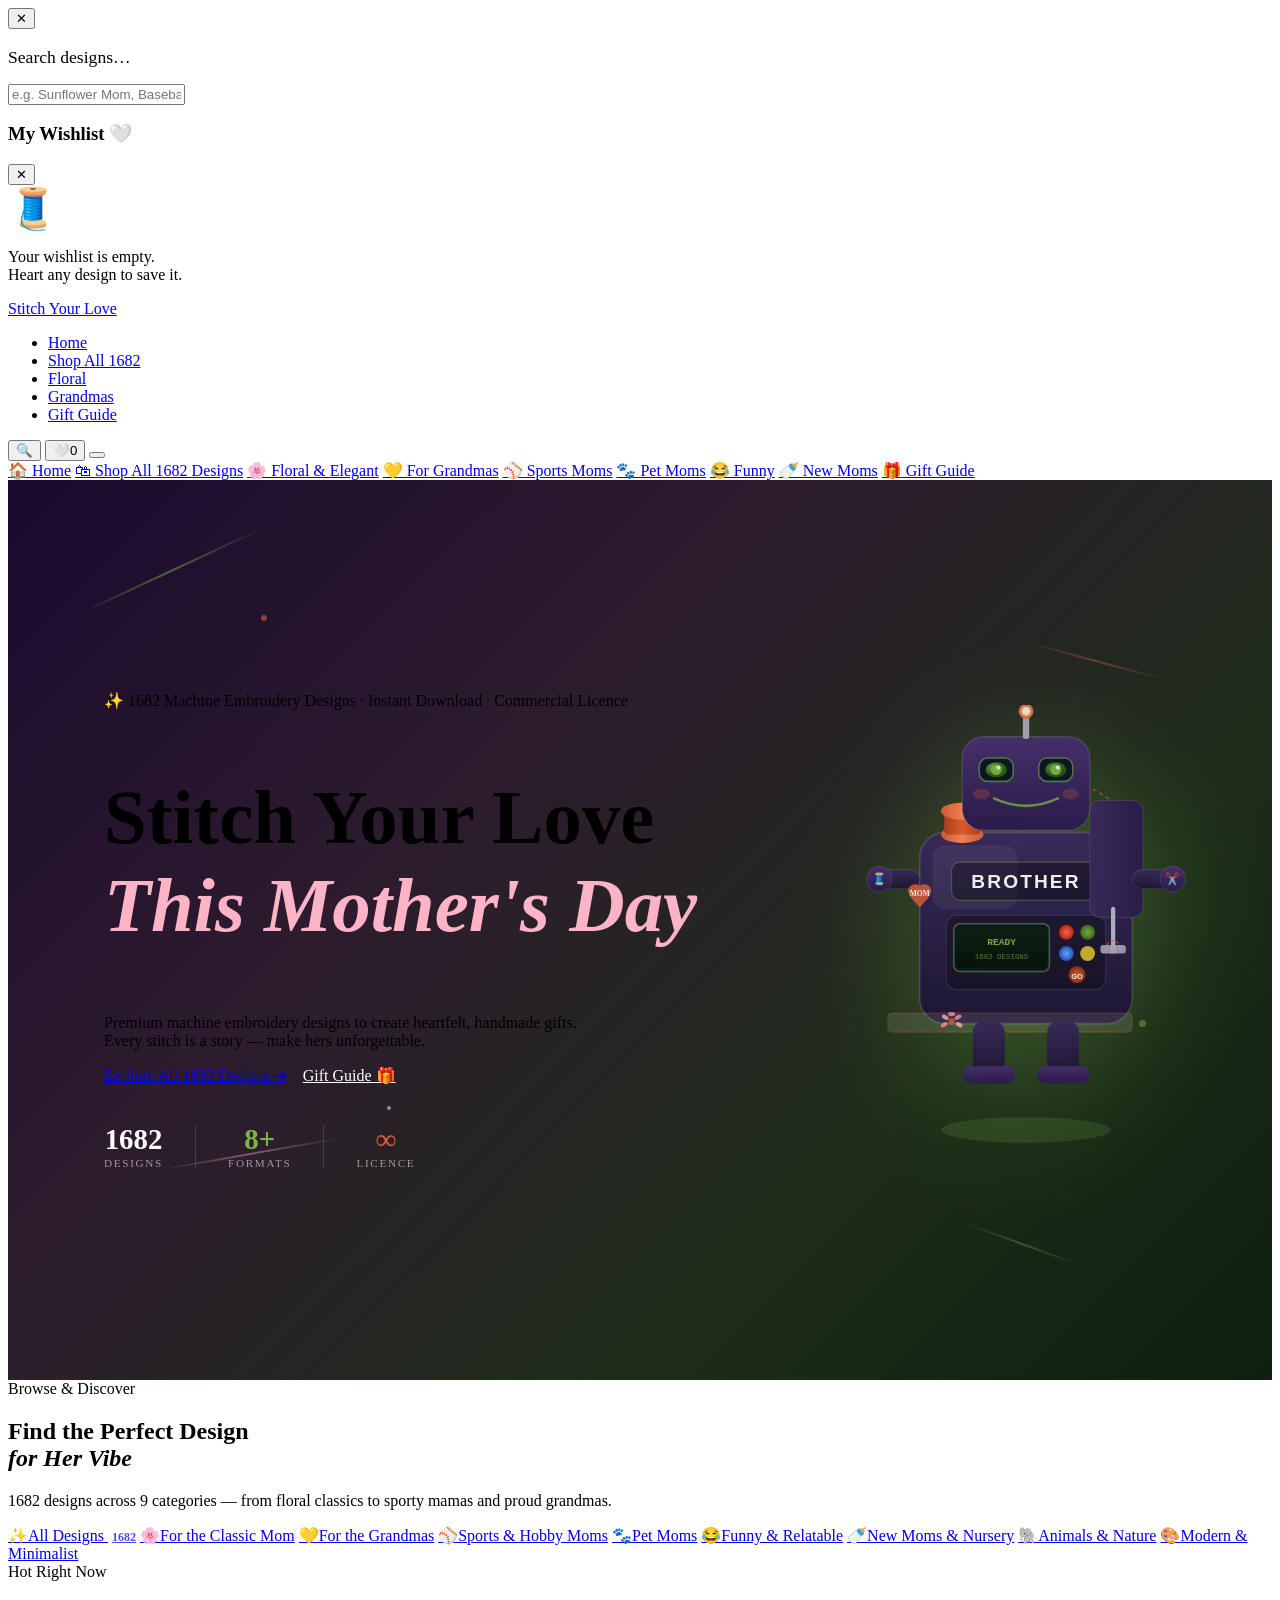
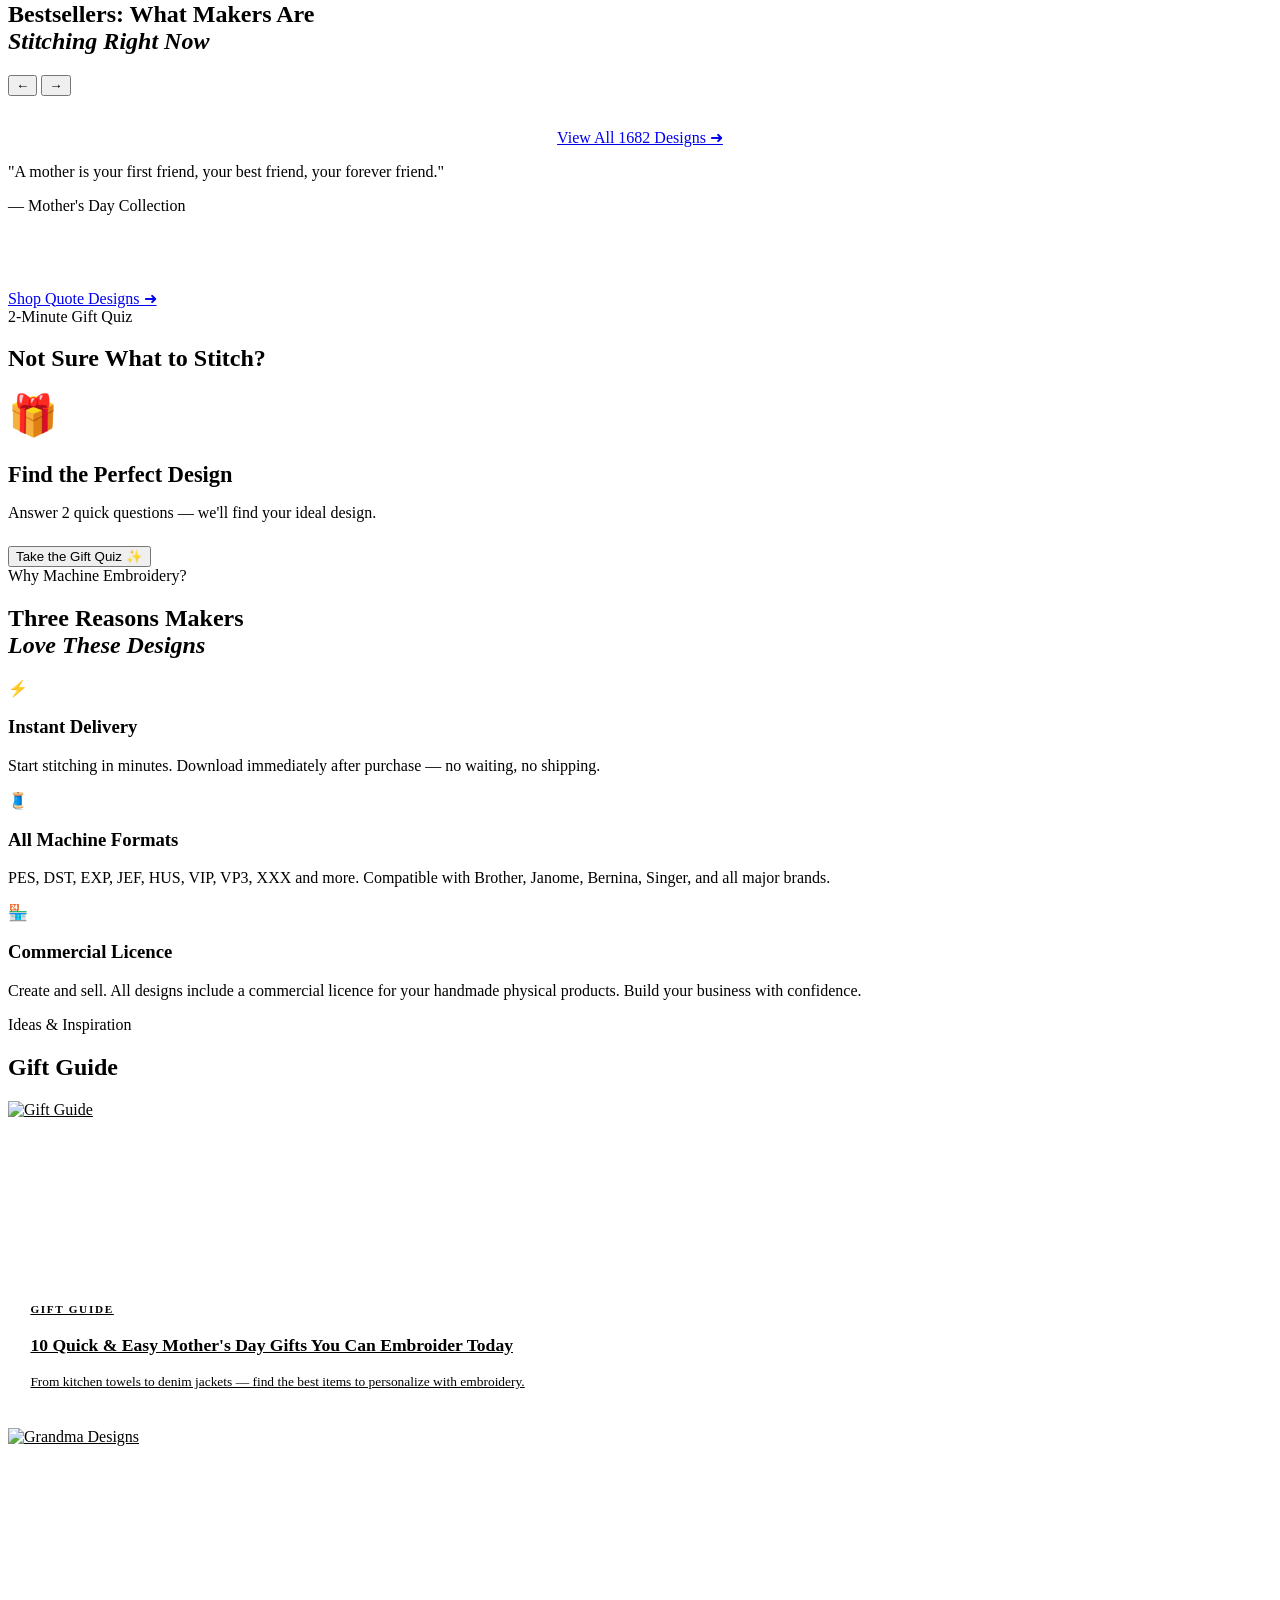
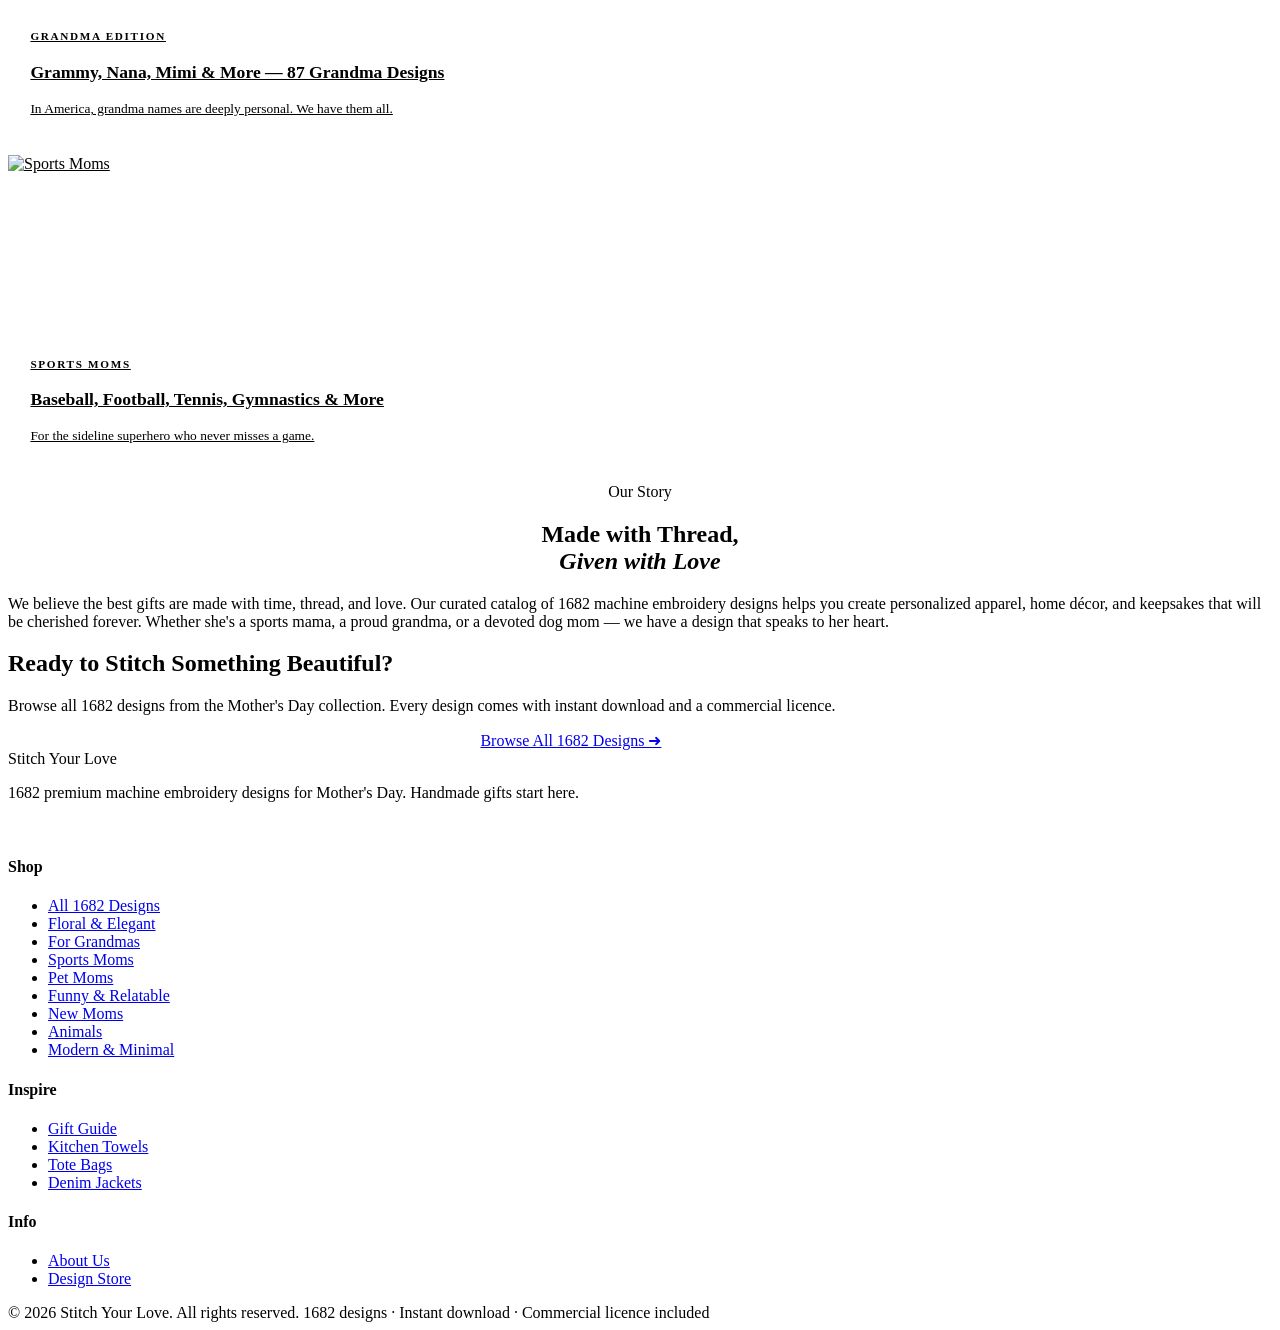
==== index.html @ 6e65e6c3 "Add files via upload" ====
<!DOCTYPE html>
<html lang="en">
<head>
<meta charset="UTF-8">
<meta name="viewport" content="width=device-width,initial-scale=1">
<title>Stitch Your Love — Premium Mother's Day Embroidery Designs</title>
<meta name="description" content="1682 premium machine embroidery designs for Mother's Day. Instant download, all formats, commercial licence. Floral, grandma, sports, pets, funny & more.">
<link rel="stylesheet" href="style.css">
<script type="application/ld+json">{"@context":"https://schema.org","@type":"Store","name":"Stitch Your Love","description":"Premium Mother's Day machine embroidery designs","url":"https://stitchyourlove.pages.dev"}</script>
</head>
<body>

<div class="stitch" id="stitch"></div>

<!-- SEARCH MODAL -->
<div class="modal-overlay" id="search-modal">
  <div class="modal-box" style="position:relative">
    <button class="m-close" onclick="closeSearch()">✕</button>
    <p style="font-family:'Playfair Display',serif;font-size:1.1rem;color:var(--plum);margin-bottom:1rem">Search designs…</p>
    <input class="modal-search" id="search-input" type="text" placeholder="e.g. Sunflower Mom, Baseball Mama, Nana…" autocomplete="off">
    <div id="search-results" class="modal-results"></div>
  </div>
</div>

<!-- WISHLIST DRAWER -->
<div class="drawer-overlay" id="drawer-ov"></div>
<div class="drawer" id="drawer">
  <div class="drawer-head">
    <h3>My Wishlist 🤍</h3>
    <button class="drawer-close" onclick="toggleDrawer()">✕</button>
  </div>
  <div class="drawer-items" id="drawer-items">
    <div class="d-empty" id="drawer-empty">
      <div style="font-size:2.5rem;margin-bottom:.75rem">🧵</div>
      <p>Your wishlist is empty.<br>Heart any design to save it.</p>
    </div>
  </div>
  <div class="drawer-foot" id="drawer-foot" style="display:none">
    <p style="font-size:.82rem;color:var(--text-mid);margin-bottom:1rem">Ready to buy? Each design opens on Creative Fabrica.</p>
    <a href="https://www.creativefabrica.com/search/ref/20531415/?query=mother&type=Embroidery" target="_blank" rel="noopener" class="btn btn-red" style="display:block;text-align:center">Browse All Designs ➜</a>
  </div>
</div>

<!-- NAVBAR -->
<nav class="navbar" id="navbar">
  <a href="index.html" class="nav-logo">Stitch Your Love</a>
  <ul class="nav-links">
    <li><a href="index.html" class="active">Home</a></li>
    <li><a href="shop.html">Shop All 1682</a></li>
    <li><a href="shop.html?cat=floral">Floral</a></li>
    <li><a href="shop.html?cat=grandma">Grandmas</a></li>
    <li><a href="gift-guide.html">Gift Guide</a></li>
  </ul>
  <div class="nav-right">
    <button class="nav-btn" onclick="openSearch()" title="Search">🔍</button>
    <button class="nav-btn" onclick="toggleDrawer()" title="Wishlist">
      🤍<span class="badge" id="wl-badge">0</span>
    </button>
    <button class="hamburger" onclick="toggleMobile()" aria-label="Menu">
      <span></span><span></span><span></span>
    </button>
  </div>
</nav>
<div class="mobile-nav" id="mobile-nav">
  <a href="index.html" onclick="toggleMobile()">🏠 Home</a>
  <a href="shop.html" onclick="toggleMobile()">🛍 Shop All 1682 Designs</a>
  <a href="shop.html?cat=floral" onclick="toggleMobile()">🌸 Floral & Elegant</a>
  <a href="shop.html?cat=grandma" onclick="toggleMobile()">💛 For Grandmas</a>
  <a href="shop.html?cat=sports" onclick="toggleMobile()">⚾ Sports Moms</a>
  <a href="shop.html?cat=pets" onclick="toggleMobile()">🐾 Pet Moms</a>
  <a href="shop.html?cat=funny" onclick="toggleMobile()">😂 Funny</a>
  <a href="shop.html?cat=newmom" onclick="toggleMobile()">🍼 New Moms</a>
  <a href="gift-guide.html" onclick="toggleMobile()">🎁 Gift Guide</a>
</div>

<!-- HERO -->
<section class="hero" style="min-height:100vh;display:flex;align-items:center;justify-content:center;overflow:hidden;position:relative">
  <!-- Animated background -->
  <div style="position:absolute;inset:0;background:linear-gradient(135deg,#1a0a2e 0%,#2d1b2e 35%,#1e2d1a 70%,#0d1f0e 100%);z-index:0"></div>
  <!-- Floating thread particles -->
  <div style="position:absolute;inset:0;z-index:1;overflow:hidden;pointer-events:none">
    <div class="thread-particle" style="position:absolute;top:10%;left:5%;width:200px;height:2px;background:linear-gradient(90deg,transparent,rgba(122,182,72,.5),transparent);transform:rotate(-25deg);animation:threadFloat 6s ease-in-out infinite"></div>
    <div class="thread-particle" style="position:absolute;top:20%;right:8%;width:150px;height:2px;background:linear-gradient(90deg,transparent,rgba(217,95,59,.4),transparent);transform:rotate(15deg);animation:threadFloat 8s ease-in-out infinite 1s"></div>
    <div class="thread-particle" style="position:absolute;bottom:25%;left:12%;width:180px;height:2px;background:linear-gradient(90deg,transparent,rgba(255,192,203,.4),transparent);transform:rotate(-10deg);animation:threadFloat 7s ease-in-out infinite 2s"></div>
    <div class="thread-particle" style="position:absolute;bottom:15%;right:15%;width:120px;height:2px;background:linear-gradient(90deg,transparent,rgba(122,182,72,.35),transparent);transform:rotate(20deg);animation:threadFloat 9s ease-in-out infinite .5s"></div>
    <!-- Floating dots / knots -->
    <div style="position:absolute;top:15%;left:20%;width:6px;height:6px;border-radius:50%;background:rgba(217,95,59,.6);animation:dotFloat 5s ease-in-out infinite"></div>
    <div style="position:absolute;top:40%;right:20%;width:5px;height:5px;border-radius:50%;background:rgba(122,182,72,.5);animation:dotFloat 7s ease-in-out infinite 1.5s"></div>
    <div style="position:absolute;bottom:30%;left:30%;width:4px;height:4px;border-radius:50%;background:rgba(255,192,203,.6);animation:dotFloat 6s ease-in-out infinite 3s"></div>
    <div style="position:absolute;top:60%;right:10%;width:7px;height:7px;border-radius:50%;background:rgba(212,168,83,.4);animation:dotFloat 8s ease-in-out infinite .8s"></div>
  </div>

  <!-- BROTHER SEWING MACHINE ROBOT SVG -->
  <div style="position:absolute;right:6%;top:50%;transform:translateY(-50%);z-index:2;opacity:.92;animation:robotFloat 4s ease-in-out infinite" class="hero-robot">
    <svg viewBox="0 0 320 420" xmlns="http://www.w3.org/2000/svg" style="width:clamp(200px,28vw,340px);filter:drop-shadow(0 20px 60px rgba(122,182,72,.35))">
      <!-- Glow base -->
      <ellipse cx="160" cy="400" rx="80" ry="12" fill="rgba(122,182,72,.18)"/>
      <!-- MACHINE BODY - main chassis -->
      <rect x="60" y="120" width="200" height="180" rx="24" fill="url(#bodyGrad)"/>
      <rect x="60" y="120" width="200" height="180" rx="24" fill="none" stroke="rgba(255,255,255,.15)" stroke-width="1.5"/>
      <!-- Body sheen -->
      <rect x="72" y="132" width="80" height="60" rx="12" fill="rgba(255,255,255,.06)"/>
      <!-- Brother logo plate -->
      <rect x="90" y="148" width="140" height="36" rx="8" fill="rgba(0,0,0,.35)" stroke="rgba(122,182,72,.4)" stroke-width="1"/>
      <text x="160" y="172" text-anchor="middle" font-family="Arial Black,sans-serif" font-size="18" font-weight="900" fill="white" letter-spacing="2">BROTHER</text>
      <!-- Control panel -->
      <rect x="85" y="198" width="150" height="70" rx="10" fill="rgba(0,0,0,.3)" stroke="rgba(255,255,255,.1)" stroke-width="1"/>
      <!-- LCD screen -->
      <rect x="92" y="206" width="90" height="45" rx="6" fill="#0a1628" stroke="rgba(122,182,72,.5)" stroke-width="1.5"/>
      <rect x="95" y="209" width="84" height="39" rx="4" fill="url(#screenGrad)"/>
      <text x="137" y="226" text-anchor="middle" font-family="monospace" font-size="9" fill="#7ab648" font-weight="bold">READY</text>
      <text x="137" y="239" text-anchor="middle" font-family="monospace" font-size="7" fill="rgba(122,182,72,.7)">1682 DESIGNS</text>
      <!-- Buttons row -->
      <circle cx="198" cy="214" r="7" fill="url(#btnRed)"/>
      <circle cx="218" cy="214" r="7" fill="url(#btnGreen)"/>
      <circle cx="198" cy="234" r="7" fill="url(#btnBlue)"/>
      <circle cx="218" cy="234" r="7" fill="rgba(255,220,50,.8)"/>
      <circle cx="208" cy="254" r="8" fill="url(#btnMain)"/>
      <text x="208" y="258" text-anchor="middle" font-family="Arial,sans-serif" font-size="7" fill="white" font-weight="bold">GO</text>
      <!-- Needle arm -->
      <rect x="220" y="90" width="50" height="110" rx="10" fill="url(#armGrad)" stroke="rgba(255,255,255,.1)" stroke-width="1"/>
      <!-- Needle -->
      <rect x="240" y="190" width="4" height="40" rx="2" fill="rgba(200,200,220,.9)"/>
      <ellipse cx="242" cy="230" rx="3" ry="4" fill="rgba(150,150,170,.8)"/>
      <!-- Thread loop glow at needle -->
      <circle cx="242" cy="228" r="6" fill="none" stroke="rgba(217,95,59,.7)" stroke-width="1.5" stroke-dasharray="3,2"/>
      <!-- Presser foot -->
      <rect x="230" y="226" width="24" height="8" rx="3" fill="rgba(180,180,200,.85)"/>
      <!-- Fabric under needle - embroidery in progress -->
      <rect x="30" y="290" width="230" height="18" rx="4" fill="rgba(255,240,245,.12)" stroke="rgba(217,95,59,.3)" stroke-width="1"/>
      <!-- Embroidery flower on fabric -->
      <g transform="translate(90,298)" opacity=".85">
        <circle cx="0" cy="0" r="3" fill="#d95f3b"/>
        <ellipse cx="6" cy="-4" rx="3.5" ry="2" fill="#ff8fa3" transform="rotate(-30 6 -4)"/>
        <ellipse cx="7" cy="3" rx="3.5" ry="2" fill="#ffb3c1" transform="rotate(30 7 3)"/>
        <ellipse cx="0" cy="-7" rx="3.5" ry="2" fill="#ff8fa3"/>
        <ellipse cx="-6" cy="-4" rx="3.5" ry="2" fill="#ffb3c1" transform="rotate(30 -6 -4)"/>
        <ellipse cx="-7" cy="3" rx="3.5" ry="2" fill="#ff8fa3" transform="rotate(-30 -7 3)"/>
      </g>
      <!-- Spool of thread on top -->
      <ellipse cx="100" cy="122" rx="20" ry="8" fill="url(#spoolGrad)"/>
      <rect x="83" y="100" width="34" height="22" rx="4" fill="url(#spoolBody)"/>
      <ellipse cx="100" cy="100" rx="20" ry="8" fill="url(#spoolGrad)"/>
      <!-- Thread unspooling -->
      <path d="M100 100 Q120 80 160 70 Q200 60 240 90" fill="none" stroke="rgba(217,95,59,.6)" stroke-width="1.5" stroke-dasharray="4,3"/>
      <!-- ROBOT FACE / HEAD -->
      <rect x="100" y="30" width="120" height="88" rx="20" fill="url(#headGrad)" stroke="rgba(255,255,255,.12)" stroke-width="1.5"/>
      <!-- Antenna -->
      <rect x="157" y="8" width="6" height="24" rx="3" fill="rgba(200,200,220,.8)"/>
      <circle cx="160" cy="6" r="7" fill="url(#antennaGrad)"/>
      <circle cx="160" cy="6" r="4" fill="rgba(255,255,255,.9)" opacity=".8">
        <animate attributeName="opacity" values="0.8;0.2;0.8" dur="2s" repeatCount="indefinite"/>
      </circle>
      <!-- Eyes -->
      <rect x="116" y="50" width="32" height="22" rx="8" fill="#0a1628" stroke="rgba(122,182,72,.6)" stroke-width="1.5"/>
      <rect x="172" y="50" width="32" height="22" rx="8" fill="#0a1628" stroke="rgba(122,182,72,.6)" stroke-width="1.5"/>
      <!-- Eye glow -->
      <ellipse cx="132" cy="61" rx="10" ry="7" fill="url(#eyeGrad)">
        <animate attributeName="opacity" values="1;0.6;1" dur="3s" repeatCount="indefinite"/>
      </ellipse>
      <ellipse cx="188" cy="61" rx="10" ry="7" fill="url(#eyeGrad)">
        <animate attributeName="opacity" values="1;0.6;1" dur="3s" begin="0.3s" repeatCount="indefinite"/>
      </ellipse>
      <!-- Eye pupils -->
      <circle cx="132" cy="61" r="5" fill="#7ab648"/>
      <circle cx="188" cy="61" r="5" fill="#7ab648"/>
      <circle cx="134" cy="59" r="2" fill="white" opacity=".8"/>
      <circle cx="190" cy="59" r="2" fill="white" opacity=".8"/>
      <!-- Smile -->
      <path d="M130 88 Q160 102 190 88" fill="none" stroke="rgba(122,182,72,.8)" stroke-width="2.5" stroke-linecap="round"/>
      <!-- Cheek blush -->
      <ellipse cx="118" cy="84" rx="8" ry="5" fill="rgba(217,95,59,.25)"/>
      <ellipse cx="202" cy="84" rx="8" ry="5" fill="rgba(217,95,59,.25)"/>
      <!-- Robot arms -->
      <rect x="22" y="155" width="38" height="18" rx="9" fill="url(#bodyGrad)" stroke="rgba(255,255,255,.1)" stroke-width="1"/>
      <rect x="260" y="155" width="38" height="18" rx="9" fill="url(#bodyGrad)" stroke="rgba(255,255,255,.1)" stroke-width="1"/>
      <!-- Left hand holding thread -->
      <circle cx="22" cy="164" r="12" fill="url(#headGrad)" stroke="rgba(255,255,255,.1)" stroke-width="1"/>
      <text x="22" y="168" text-anchor="middle" font-size="11">🧵</text>
      <!-- Right hand -->
      <circle cx="298" cy="164" r="12" fill="url(#headGrad)" stroke="rgba(255,255,255,.1)" stroke-width="1"/>
      <text x="298" y="168" text-anchor="middle" font-size="11">✂️</text>
      <!-- Legs -->
      <rect x="110" y="298" width="30" height="50" rx="10" fill="url(#bodyGrad)"/>
      <rect x="180" y="298" width="30" height="50" rx="10" fill="url(#bodyGrad)"/>
      <!-- Feet -->
      <rect x="100" y="340" width="50" height="16" rx="8" fill="url(#headGrad)"/>
      <rect x="170" y="340" width="50" height="16" rx="8" fill="url(#headGrad)"/>
      <!-- Heart badge -->
      <g transform="translate(60,175)">
        <path d="M0-8 C-8-16,-20-8,-20 0 C-20 8,-8 20,0 28 C8 20,20 8,20 0 C20-8,8-16,0-8Z" fill="rgba(217,95,59,.9)" transform="scale(.55)"/>
        <text x="0" y="5" text-anchor="middle" font-size="7" fill="white" font-weight="bold">MOM</text>
      </g>
      <!-- Gradients -->
      <defs>
        <linearGradient id="bodyGrad" x1="0" y1="0" x2="0" y2="1">
          <stop offset="0%" stop-color="#3a2a5e"/>
          <stop offset="100%" stop-color="#1e1535"/>
        </linearGradient>
        <linearGradient id="headGrad" x1="0" y1="0" x2="0" y2="1">
          <stop offset="0%" stop-color="#4a3070"/>
          <stop offset="100%" stop-color="#2a1b4e"/>
        </linearGradient>
        <linearGradient id="armGrad" x1="0" y1="0" x2="1" y2="0">
          <stop offset="0%" stop-color="#3a2a5e"/>
          <stop offset="100%" stop-color="#2a1b4e"/>
        </linearGradient>
        <linearGradient id="screenGrad" x1="0" y1="0" x2="0" y2="1">
          <stop offset="0%" stop-color="#0d2010"/>
          <stop offset="100%" stop-color="#051208"/>
        </linearGradient>
        <radialGradient id="btnRed"><stop offset="0%" stop-color="#ff6b6b"/><stop offset="100%" stop-color="#cc2200"/></radialGradient>
        <radialGradient id="btnGreen"><stop offset="0%" stop-color="#7ab648"/><stop offset="100%" stop-color="#3d6e1a"/></radialGradient>
        <radialGradient id="btnBlue"><stop offset="0%" stop-color="#6ab0ff"/><stop offset="100%" stop-color="#2255cc"/></radialGradient>
        <radialGradient id="btnMain"><stop offset="0%" stop-color="#d95f3b"/><stop offset="100%" stop-color="#8f3010"/></radialGradient>
        <radialGradient id="antennaGrad"><stop offset="0%" stop-color="#ffdd88"/><stop offset="100%" stop-color="#d95f3b"/></radialGradient>
        <radialGradient id="eyeGrad" cx="40%" cy="35%"><stop offset="0%" stop-color="#a0ff60"/><stop offset="100%" stop-color="#3a8000"/></radialGradient>
        <linearGradient id="spoolGrad" x1="0" y1="0" x2="1" y2="0">
          <stop offset="0%" stop-color="#d95f3b"/>
          <stop offset="50%" stop-color="#ff8855"/>
          <stop offset="100%" stop-color="#d95f3b"/>
        </linearGradient>
        <linearGradient id="spoolBody" x1="0" y1="0" x2="1" y2="0">
          <stop offset="0%" stop-color="#b84020"/>
          <stop offset="50%" stop-color="#e86030"/>
          <stop offset="100%" stop-color="#b84020"/>
        </linearGradient>
      </defs>
    </svg>
  </div>

  <!-- Hero text content -->
  <div class="hero-content" style="position:relative;z-index:3;text-align:left;padding:2rem;max-width:600px;margin-left:max(2rem,5vw);margin-right:auto">
    <span class="hero-eyebrow" style="text-align:left;display:block">✨ 1682 Machine Embroidery Designs · Instant Download · Commercial Licence</span>
    <h1 class="hero-title" style="text-align:left;font-size:clamp(2.5rem,6vw,5.5rem)">Stitch Your Love<br><em style="color:#ffb3c6;font-style:italic">This Mother's Day</em></h1>
    <p class="hero-sub" style="text-align:left">Premium machine embroidery designs to create heartfelt, handmade gifts.<br>Every stitch is a story — make hers unforgettable.</p>
    <div style="display:flex;gap:1rem;flex-wrap:wrap">
      <a href="shop.html" class="btn btn-red">Explore All 1682 Designs ➜</a>
      <a href="gift-guide.html" class="btn btn-outline" style="color:#fff;border-color:rgba(255,255,255,.6)">Gift Guide 🎁</a>
    </div>
    <!-- Stats strip -->
    <div style="display:flex;gap:2rem;margin-top:2.5rem;flex-wrap:wrap">
      <div style="text-align:center">
        <div style="font-family:'Playfair Display',serif;font-size:1.8rem;color:#fff;font-weight:700;line-height:1">1682</div>
        <div style="font-size:.7rem;letter-spacing:.15em;text-transform:uppercase;color:rgba(255,255,255,.55);margin-top:.2rem">Designs</div>
      </div>
      <div style="width:1px;background:rgba(255,255,255,.15)"></div>
      <div style="text-align:center">
        <div style="font-family:'Playfair Display',serif;font-size:1.8rem;color:#7ab648;font-weight:700;line-height:1">8+</div>
        <div style="font-size:.7rem;letter-spacing:.15em;text-transform:uppercase;color:rgba(255,255,255,.55);margin-top:.2rem">Formats</div>
      </div>
      <div style="width:1px;background:rgba(255,255,255,.15)"></div>
      <div style="text-align:center">
        <div style="font-family:'Playfair Display',serif;font-size:1.8rem;color:#d95f3b;font-weight:700;line-height:1">∞</div>
        <div style="font-size:.7rem;letter-spacing:.15em;text-transform:uppercase;color:rgba(255,255,255,.55);margin-top:.2rem">Licence</div>
      </div>
    </div>
  </div>
  <div class="hero-scroll" style="color:rgba(255,255,255,.5)">Scroll<br>↓</div>
</section>

<style>
@keyframes robotFloat{0%,100%{transform:translateY(-50%) translateY(0)}50%{transform:translateY(-50%) translateY(-14px)}}
@keyframes threadFloat{0%,100%{opacity:.4;transform:rotate(var(--r,0deg)) scaleX(1)}50%{opacity:.8;transform:rotate(var(--r,0deg)) scaleX(1.15)}}
@keyframes dotFloat{0%,100%{transform:translateY(0) scale(1);opacity:.6}50%{transform:translateY(-12px) scale(1.3);opacity:1}}
@media(max-width:768px){.hero-robot{display:none}.hero-content{text-align:center!important;margin:0 auto!important}.hero-title{text-align:center!important}.hero-sub{text-align:center!important}.hero-content>div[style*="gap:1rem"]{justify-content:center}}
</style>

<!-- SHOP BY CATEGORY -->
<section class="section-pad">
  <div class="wrap">
    <span class="sec-label rev">Browse & Discover</span>
    <h2 class="sec-title rev">Find the Perfect Design<br><em>for Her Vibe</em></h2>
    <p class="sec-sub rev">1682 designs across 9 categories — from floral classics to sporty mamas and proud grandmas.</p>
    <div class="cat-grid">
      <a href="shop.html" class="cat-pill rev del1"><span class="icon">✨</span>All Designs <strong style="margin-left:.25rem;font-size:.75rem;opacity:.7">1682</strong></a>
      <a href="shop.html?cat=floral" class="cat-pill rev del1"><span class="icon">🌸</span>For the Classic Mom</a>
      <a href="shop.html?cat=grandma" class="cat-pill rev del2"><span class="icon">💛</span>For the Grandmas</a>
      <a href="shop.html?cat=sports" class="cat-pill rev del2"><span class="icon">⚾</span>Sports & Hobby Moms</a>
      <a href="shop.html?cat=pets" class="cat-pill rev del3"><span class="icon">🐾</span>Pet Moms</a>
      <a href="shop.html?cat=funny" class="cat-pill rev del3"><span class="icon">😂</span>Funny & Relatable</a>
      <a href="shop.html?cat=newmom" class="cat-pill rev del1"><span class="icon">🍼</span>New Moms & Nursery</a>
      <a href="shop.html?cat=animals" class="cat-pill rev del2"><span class="icon">🐘</span>Animals & Nature</a>
      <a href="shop.html?cat=modern" class="cat-pill rev del2"><span class="icon">🎨</span>Modern & Minimalist</a>
    </div>
  </div>
</section>

<!-- TRENDING CAROUSEL -->
<section class="section-pad" style="padding-top:0">
  <div class="wrap">
    <span class="sec-label rev">Hot Right Now</span>
    <h2 class="sec-title rev">Bestsellers: What Makers Are<br><em>Stitching Right Now</em></h2>
    <div class="carousel-outer rev">
      <div class="carousel" id="carousel"></div>
      <div class="carousel-nav">
        <button class="c-btn" onclick="scrollC(-1)">←</button>
        <button class="c-btn" onclick="scrollC(1)">→</button>
      </div>
    </div>
    <div style="text-align:center;margin-top:2rem" class="rev">
      <a href="shop.html" class="btn btn-outline">View All 1682 Designs ➜</a>
    </div>
  </div>
</section>

<!-- QUOTE -->
<section class="section-pad" style="padding-top:0">
  <div class="wrap">
    <div class="quote-block rev">
      <p class="quote-text">"A mother is your first friend, your best friend, your forever friend."</p>
      <p class="quote-credit">— Mother's Day Collection</p>
      <p style="color:rgba(255,255,255,.8);font-size:.95rem;margin-bottom:2rem;line-height:1.7">Discover beautiful quote designs ready to be stitched on pillows, totes, and apparel.</p>
      <a href="shop.html?cat=trending" class="btn btn-green">Shop Quote Designs ➜</a>
    </div>
  </div>
</section>

<!-- GIFT FINDER QUIZ -->
<section class="section-pad" style="padding-top:0">
  <div class="wrap">
    <span class="sec-label rev">2-Minute Gift Quiz</span>
    <h2 class="sec-title rev">Not Sure What to Stitch?</h2>
    <div class="quiz-box rev">
      <div id="q-intro">
        <div style="font-size:2.5rem;margin-bottom:.75rem">🎁</div>
        <h3 style="font-family:'Playfair Display',serif;font-size:1.4rem;color:var(--plum);margin-bottom:.5rem">Find the Perfect Design</h3>
        <p style="color:var(--text-mid);margin-bottom:1.5rem">Answer 2 quick questions — we'll find your ideal design.</p>
        <button class="btn btn-green" onclick="qStart()">Take the Gift Quiz ✨</button>
      </div>
      <div id="q-steps" style="display:none">
        <div class="quiz-step on" id="q1">
          <h3 style="font-family:'Playfair Display',serif;font-size:1.1rem;color:var(--plum);margin-bottom:.25rem">Who are you making this for?</h3>
          <p style="color:var(--text-mid);font-size:.88rem;margin-bottom:.25rem">Step 1 of 2</p>
          <div class="quiz-options">
            <button class="qopt" onclick="qPick1('trending')">👩 Mom</button>
            <button class="qopt" onclick="qPick1('grandma')">👵 Grandma</button>
            <button class="qopt" onclick="qPick1('newmom')">👶 New Mom</button>
            <button class="qopt" onclick="qPick1('pets')">🐾 Pet Mom</button>
          </div>
        </div>
        <div class="quiz-step" id="q2">
          <h3 style="font-family:'Playfair Display',serif;font-size:1.1rem;color:var(--plum);margin-bottom:.25rem">What's her style?</h3>
          <p style="color:var(--text-mid);font-size:.88rem;margin-bottom:.25rem">Step 2 of 2</p>
          <div class="quiz-options">
            <button class="qopt" onclick="qPick2('floral')">🌺 Floral & Elegant</button>
            <button class="qopt" onclick="qPick2('funny')">😂 Funny & Relatable</button>
            <button class="qopt" onclick="qPick2('modern')">✨ Minimalist / Modern</button>
            <button class="qopt" onclick="qPick2('sports')">⚾ Sports Mom</button>
          </div>
        </div>
      </div>
      <div id="q-results" style="display:none">
        <h3 style="font-family:'Playfair Display',serif;font-size:1.3rem;color:var(--plum);margin-bottom:.5rem">Perfect Picks for Her ✨</h3>
        <p style="color:var(--text-mid);margin-bottom:1.5rem">Based on your answers:</p>
        <div class="grid" id="q-grid" style="grid-template-columns:repeat(auto-fill,minmax(220px,1fr))"></div>
        <div style="display:flex;gap:1rem;justify-content:center;flex-wrap:wrap;margin-top:1.5rem">
          <button class="btn btn-outline btn-sm" onclick="qReset()">Try Again</button>
          <a href="shop.html" class="btn btn-green btn-sm">See All Designs ➜</a>
        </div>
      </div>
    </div>
  </div>
</section>

<!-- WHY CHOOSE US -->
<section class="section-pad" style="padding-top:0">
  <div class="wrap">
    <span class="sec-label rev">Why Machine Embroidery?</span>
    <h2 class="sec-title rev">Three Reasons Makers<br><em>Love These Designs</em></h2>
    <div class="why-grid">
      <div class="why-card rev del1">
        <span class="why-icon">⚡</span>
        <h3 class="why-title">Instant Delivery</h3>
        <p class="why-desc">Start stitching in minutes. Download immediately after purchase — no waiting, no shipping.</p>
      </div>
      <div class="why-card rev del2">
        <span class="why-icon">🧵</span>
        <h3 class="why-title">All Machine Formats</h3>
        <p class="why-desc">PES, DST, EXP, JEF, HUS, VIP, VP3, XXX and more. Compatible with Brother, Janome, Bernina, Singer, and all major brands.</p>
      </div>
      <div class="why-card rev del3">
        <span class="why-icon">🏪</span>
        <h3 class="why-title">Commercial Licence</h3>
        <p class="why-desc">Create and sell. All designs include a commercial licence for your handmade physical products. Build your business with confidence.</p>
      </div>
    </div>
  </div>
</section>

<!-- GIFT GUIDE TEASER -->
<section class="section-pad" style="padding-top:0">
  <div class="wrap">
    <span class="sec-label rev">Ideas & Inspiration</span>
    <h2 class="sec-title rev">Gift Guide</h2>
    <div class="grid rev" style="grid-template-columns:repeat(auto-fill,minmax(280px,1fr))">
      <a href="gift-guide.html" style="background:var(--glass);backdrop-filter:blur(16px);-webkit-backdrop-filter:blur(16px);border:1px solid var(--glass-b);border-radius:var(--r);overflow:hidden;transition:var(--tr);color:inherit;display:flex;flex-direction:column">
        <div style="height:180px;overflow:hidden"><img src="https://www.creativefabrica.com/wp-content/uploads/2025/03/30/Mothers-Day-Floral-Embroidery-Designs-Embroidery-119037309-1.jpg" alt="Gift Guide" style="width:100%;height:100%;object-fit:cover;transition:transform .5s"></div>
        <div style="padding:1.4rem;flex:1">
          <span style="font-size:.7rem;letter-spacing:.15em;text-transform:uppercase;color:var(--persimmon);font-weight:700;display:block;margin-bottom:.5rem">Gift Guide</span>
          <h3 style="font-family:'Playfair Display',serif;font-size:1.1rem;color:var(--plum);margin-bottom:.6rem;line-height:1.4">10 Quick & Easy Mother's Day Gifts You Can Embroider Today</h3>
          <p style="font-size:.84rem;color:var(--text-mid);line-height:1.6">From kitchen towels to denim jackets — find the best items to personalize with embroidery.</p>
        </div>
      </a>
      <a href="shop.html?cat=grandma" style="background:var(--glass);backdrop-filter:blur(16px);-webkit-backdrop-filter:blur(16px);border:1px solid var(--glass-b);border-radius:var(--r);overflow:hidden;transition:var(--tr);color:inherit;display:flex;flex-direction:column">
        <div style="height:180px;overflow:hidden"><img src="https://www.creativefabrica.com/wp-content/uploads/2024/04/04/Floral-Grammy-Embroidery-94820416-1.jpg" alt="Grandma Designs" style="width:100%;height:100%;object-fit:cover"></div>
        <div style="padding:1.4rem;flex:1">
          <span style="font-size:.7rem;letter-spacing:.15em;text-transform:uppercase;color:var(--persimmon);font-weight:700;display:block;margin-bottom:.5rem">Grandma Edition</span>
          <h3 style="font-family:'Playfair Display',serif;font-size:1.1rem;color:var(--plum);margin-bottom:.6rem;line-height:1.4">Grammy, Nana, Mimi & More — 87 Grandma Designs</h3>
          <p style="font-size:.84rem;color:var(--text-mid);line-height:1.6">In America, grandma names are deeply personal. We have them all.</p>
        </div>
      </a>
      <a href="shop.html?cat=sports" style="background:var(--glass);backdrop-filter:blur(16px);-webkit-backdrop-filter:blur(16px);border:1px solid var(--glass-b);border-radius:var(--r);overflow:hidden;transition:var(--tr);color:inherit;display:flex;flex-direction:column">
        <div style="height:180px;overflow:hidden"><img src="https://www.creativefabrica.com/wp-content/uploads/2025/04/14/Baseball-Mama-Embroidery-Mothers-Day-Embroidery-119879372-1.jpg" alt="Sports Moms" style="width:100%;height:100%;object-fit:cover"></div>
        <div style="padding:1.4rem;flex:1">
          <span style="font-size:.7rem;letter-spacing:.15em;text-transform:uppercase;color:var(--persimmon);font-weight:700;display:block;margin-bottom:.5rem">Sports Moms</span>
          <h3 style="font-family:'Playfair Display',serif;font-size:1.1rem;color:var(--plum);margin-bottom:.6rem;line-height:1.4">Baseball, Football, Tennis, Gymnastics & More</h3>
          <p style="font-size:.84rem;color:var(--text-mid);line-height:1.6">For the sideline superhero who never misses a game.</p>
        </div>
      </a>
    </div>
  </div>
</section>

<!-- ABOUT -->
<div class="about-sec" id="about">
  <div class="wrap">
    <span class="sec-label rev" style="display:block;text-align:center">Our Story</span>
    <h2 class="sec-title rev" style="text-align:center">Made with Thread,<br><em>Given with Love</em></h2>
    <p class="about-text rev">We believe the best gifts are made with time, thread, and love. Our curated catalog of 1682 machine embroidery designs helps you create personalized apparel, home décor, and keepsakes that will be cherished forever. Whether she's a sports mama, a proud grandma, or a devoted dog mom — we have a design that speaks to her heart.</p>
  </div>
</div>

<!-- CTA -->
<section class="section-pad">
  <div class="wrap">
    <div class="cta-banner rev">
      <h2>Ready to Stitch Something Beautiful?</h2>
      <p>Browse all 1682 designs from the Mother's Day collection. Every design comes with instant download and a commercial licence.</p>
      <div style="display:flex;gap:1rem;justify-content:center;flex-wrap:wrap">
        <a href="shop.html" class="btn btn-green">Browse All 1682 Designs ➜</a>
        <a href="https://www.creativefabrica.com/search/ref/20531415/?query=mother&type=Embroidery" target="_blank" rel="noopener" class="btn btn-outline" style="color:#fff;border-color:rgba(255,255,255,.5)">Download Designs</a>
      </div>
    </div>
  </div>
</section>

<!-- FOOTER -->
<footer>
  <div class="footer-grid">
    <div>
      <span class="footer-logo">Stitch Your Love</span>
      <p class="footer-tag">1682 premium machine embroidery designs for Mother's Day. Handmade gifts start here.</p>
      <p style="font-size:.72rem;color:rgba(255,255,255,.3);line-height:1.6">Affiliate disclosure: all product links lead to Creative Fabrica. We may earn a small commission at no extra cost to you.</p>
    </div>
    <div>
      <h4 class="footer-h">Shop</h4>
      <ul class="footer-ul">
        <li><a href="shop.html">All 1682 Designs</a></li>
        <li><a href="shop.html?cat=floral">Floral & Elegant</a></li>
        <li><a href="shop.html?cat=grandma">For Grandmas</a></li>
        <li><a href="shop.html?cat=sports">Sports Moms</a></li>
        <li><a href="shop.html?cat=pets">Pet Moms</a></li>
        <li><a href="shop.html?cat=funny">Funny & Relatable</a></li>
        <li><a href="shop.html?cat=newmom">New Moms</a></li>
        <li><a href="shop.html?cat=animals">Animals</a></li>
        <li><a href="shop.html?cat=modern">Modern & Minimal</a></li>
      </ul>
    </div>
    <div>
      <h4 class="footer-h">Inspire</h4>
      <ul class="footer-ul">
        <li><a href="gift-guide.html">Gift Guide</a></li>
        <li><a href="gift-guide.html#towels">Kitchen Towels</a></li>
        <li><a href="gift-guide.html#totes">Tote Bags</a></li>
        <li><a href="gift-guide.html#apparel">Denim Jackets</a></li>
      </ul>
    </div>
    <div>
      <h4 class="footer-h">Info</h4>
      <ul class="footer-ul">
        <li><a href="#about">About Us</a></li>
        <li><a href="https://www.creativefabrica.com/search/ref/20531415/?query=mother&type=Embroidery" target="_blank">Design Store</a></li>
      </ul>
    </div>
  </div>
  <div class="footer-bottom">
    <span>© 2026 Stitch Your Love. All rights reserved.</span>
    <span>1682 designs · Instant download · Commercial licence included</span>
  </div>
</footer>

<script src="products.js"></script>
<script src="shared.js"></script>
<script>
/* CAROUSEL – show 12 random products */
(function(){
  const el = document.getElementById('carousel');
  if(!el || typeof PRODUCTS==='undefined') return;
  const picks = [...PRODUCTS].sort(()=>Math.random()-.5).slice(0,16);
  el.innerHTML = picks.map(p=>cardHTML(p,'Trending')).join('');
})();

function scrollC(dir){
  const c = document.getElementById('carousel');
  if(c) c.scrollBy({left:dir*290, behavior:'smooth'});
}

/* QUIZ */
let q1cat=null;
function qStart(){
  document.getElementById('q-intro').style.display='none';
  document.getElementById('q-steps').style.display='block';
}
function qPick1(cat){
  q1cat=cat;
  document.querySelectorAll('#q1 .qopt').forEach(b=>b.classList.remove('sel'));
  event.target.classList.add('sel');
  setTimeout(()=>{
    document.getElementById('q1').classList.remove('on');
    document.getElementById('q2').classList.add('on');
  },400);
}
function qPick2(cat2){
  event.target.classList.add('sel');
  setTimeout(()=>{
    document.getElementById('q-steps').style.display='none';
    const res = document.getElementById('q-results');
    res.style.display='block';
    // Pick from primary cat, fallback to cat2
    let pool = PRODUCTS.filter(p=>p.c===q1cat);
    if(pool.length < 4) pool = PRODUCTS.filter(p=>p.c===cat2);
    if(pool.length < 4) pool = PRODUCTS;
    const picks = [...pool].sort(()=>Math.random()-.5).slice(0,4);
    document.getElementById('q-grid').innerHTML = picks.map(p=>cardHTML(p,'')).join('');
    wlRefreshUI();
  },400);
}
function qReset(){
  q1cat=null;
  document.getElementById('q-results').style.display='none';
  document.getElementById('q-intro').style.display='block';
  document.querySelectorAll('.qopt').forEach(b=>b.classList.remove('sel'));
  document.getElementById('q1').classList.add('on');
  document.getElementById('q2').classList.remove('on');
  document.getElementById('q-steps').style.display='none';
}
</script>
</body>
</html>
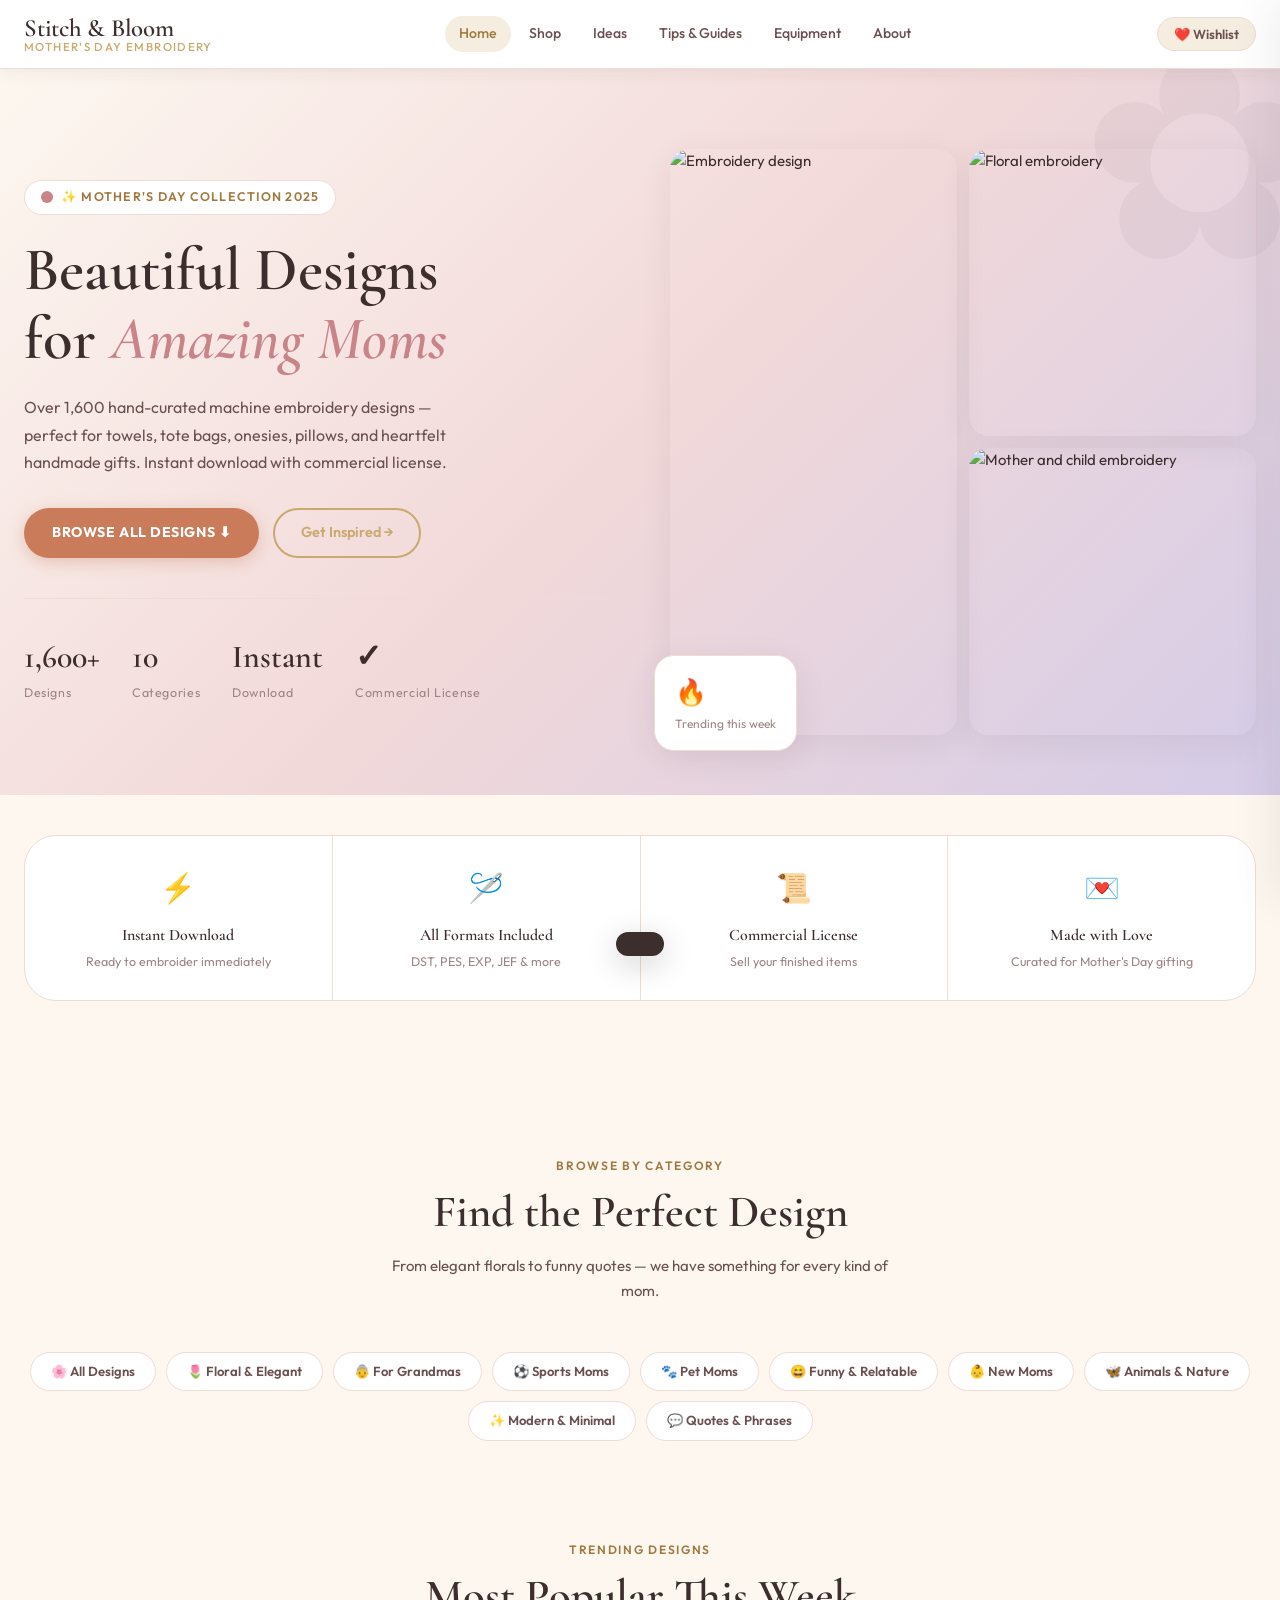
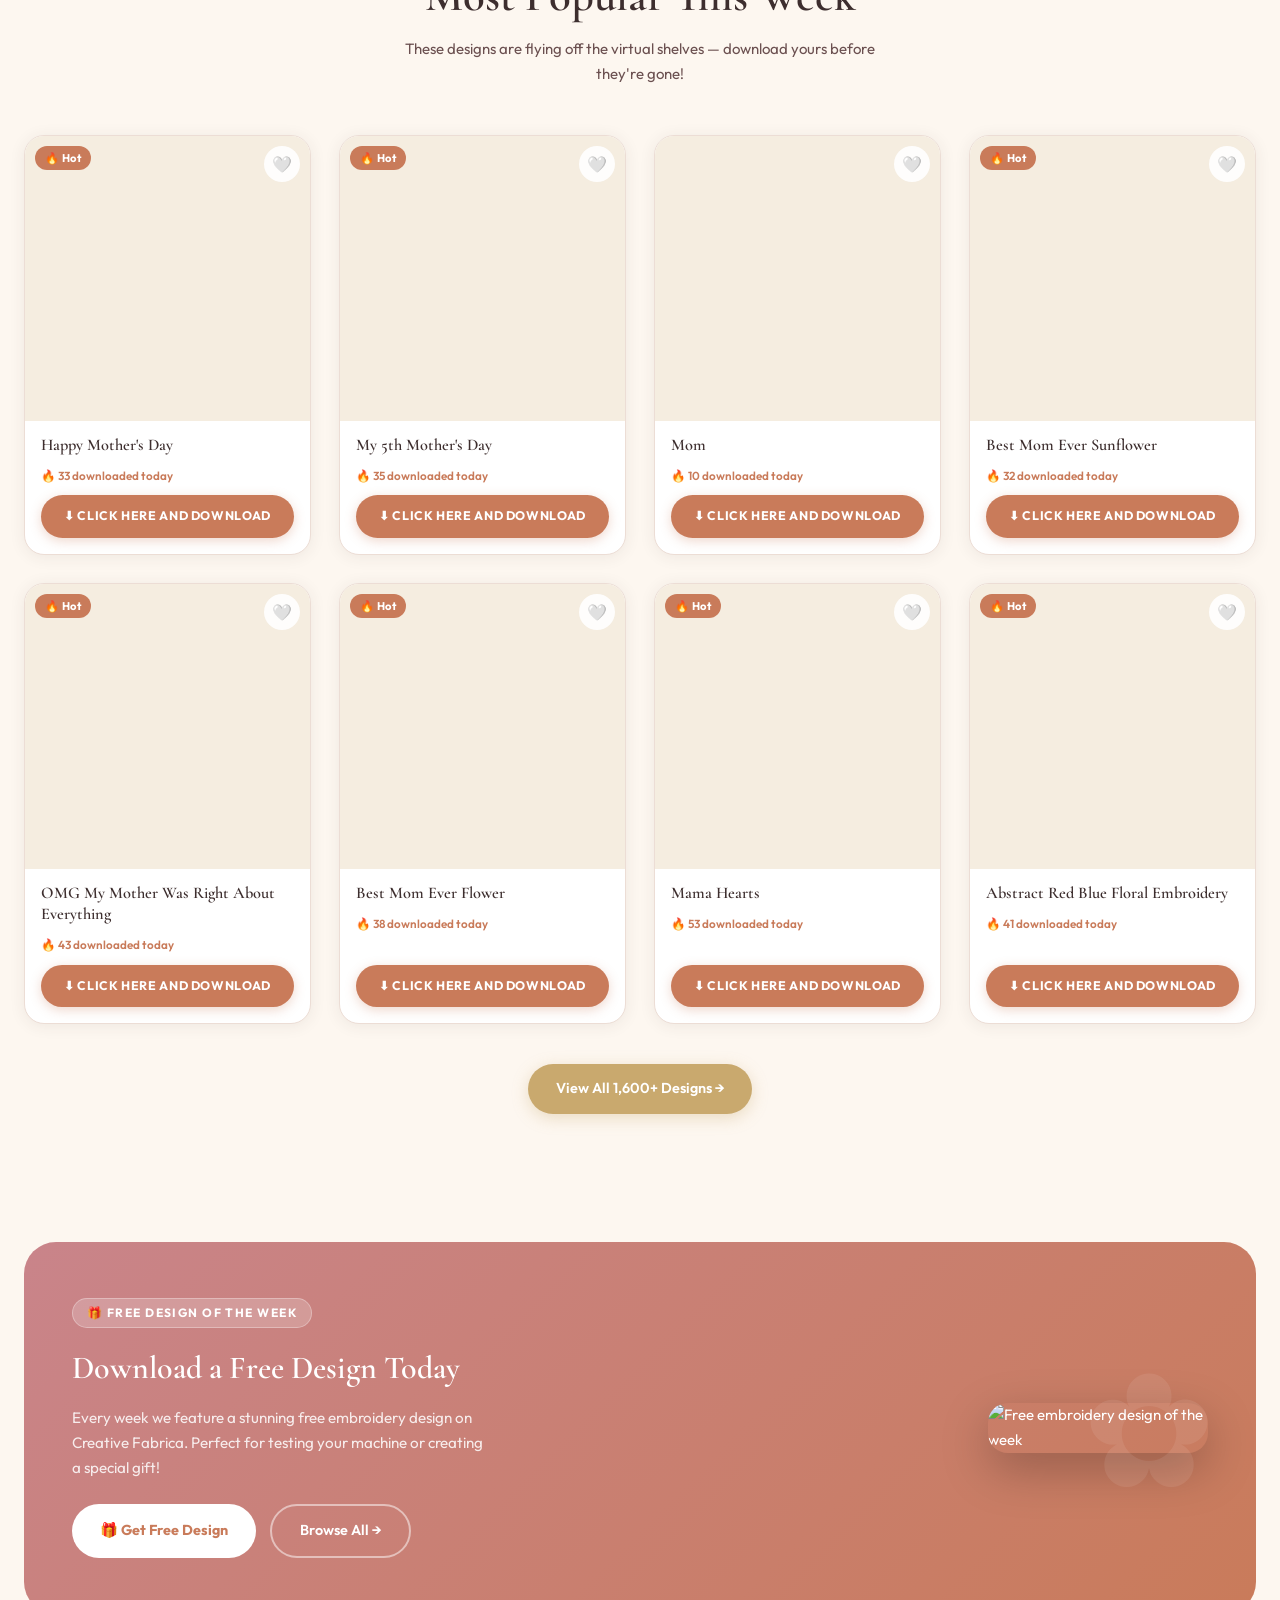
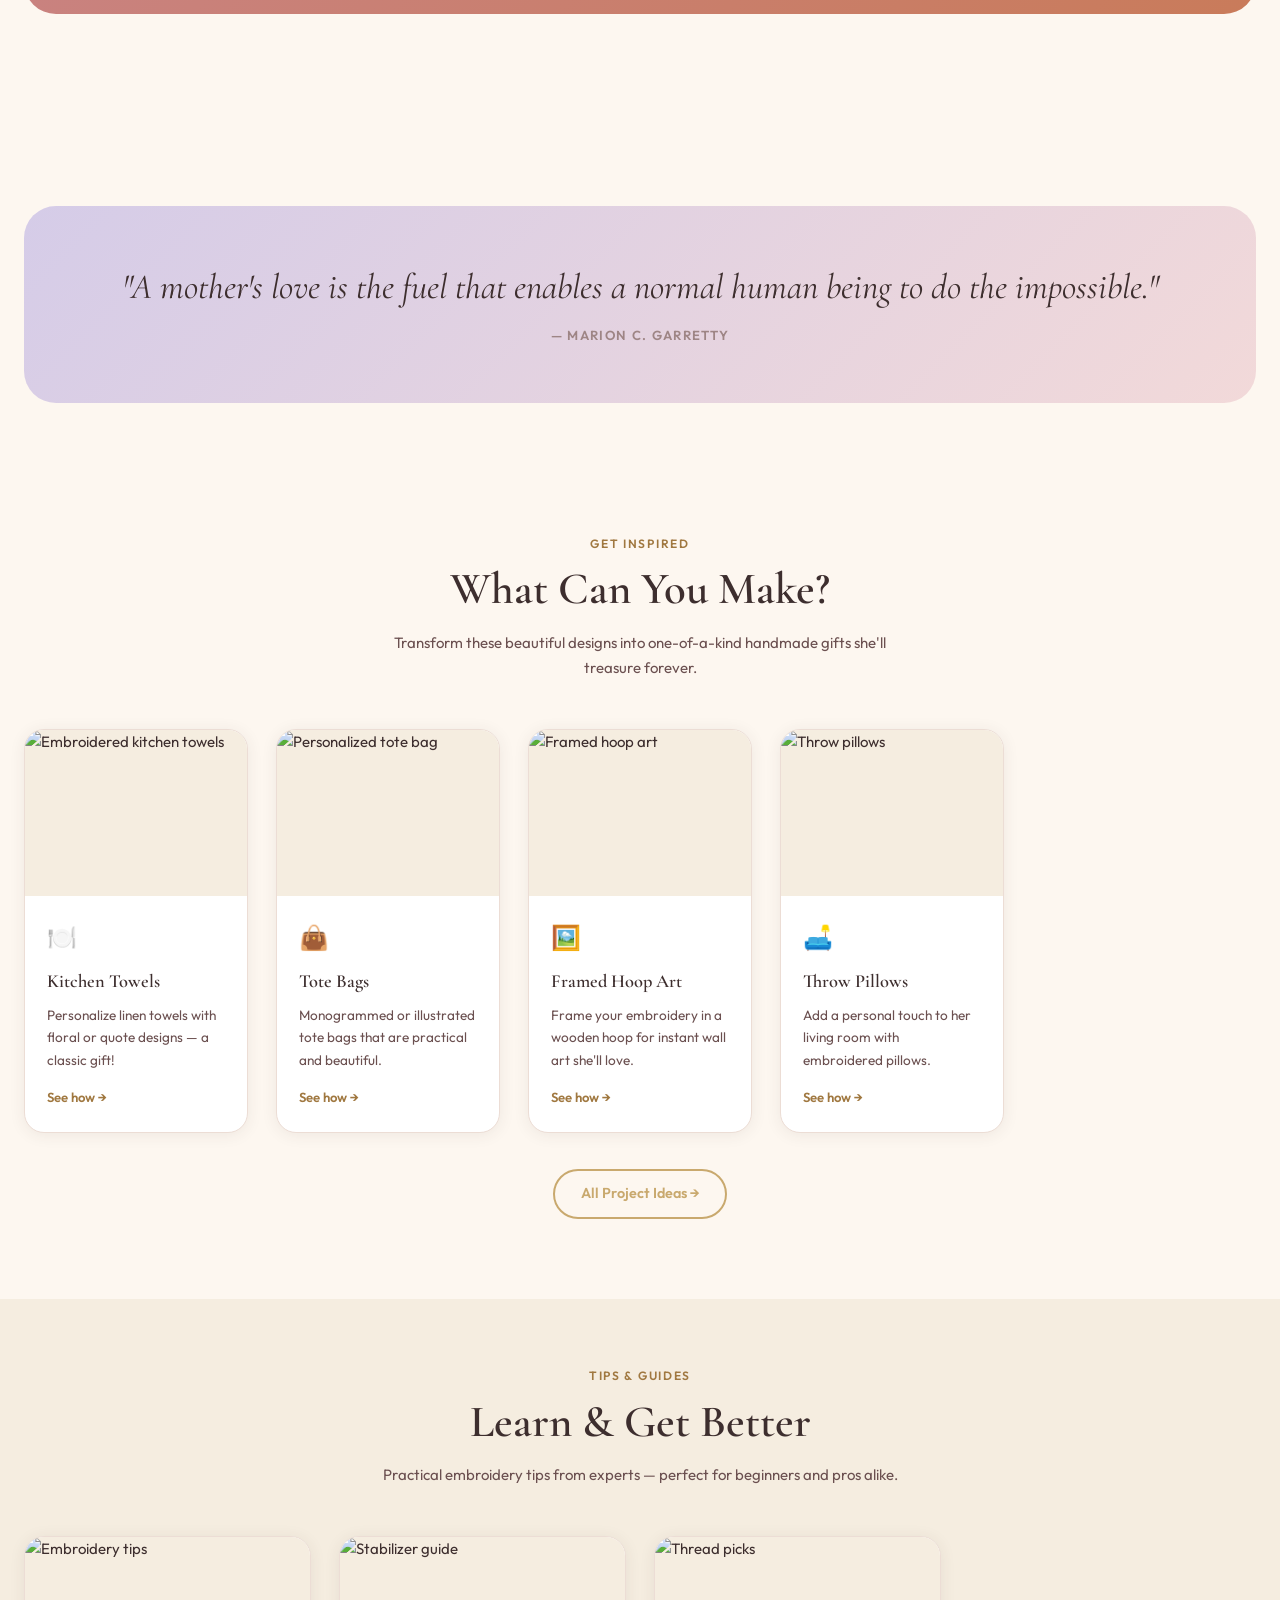
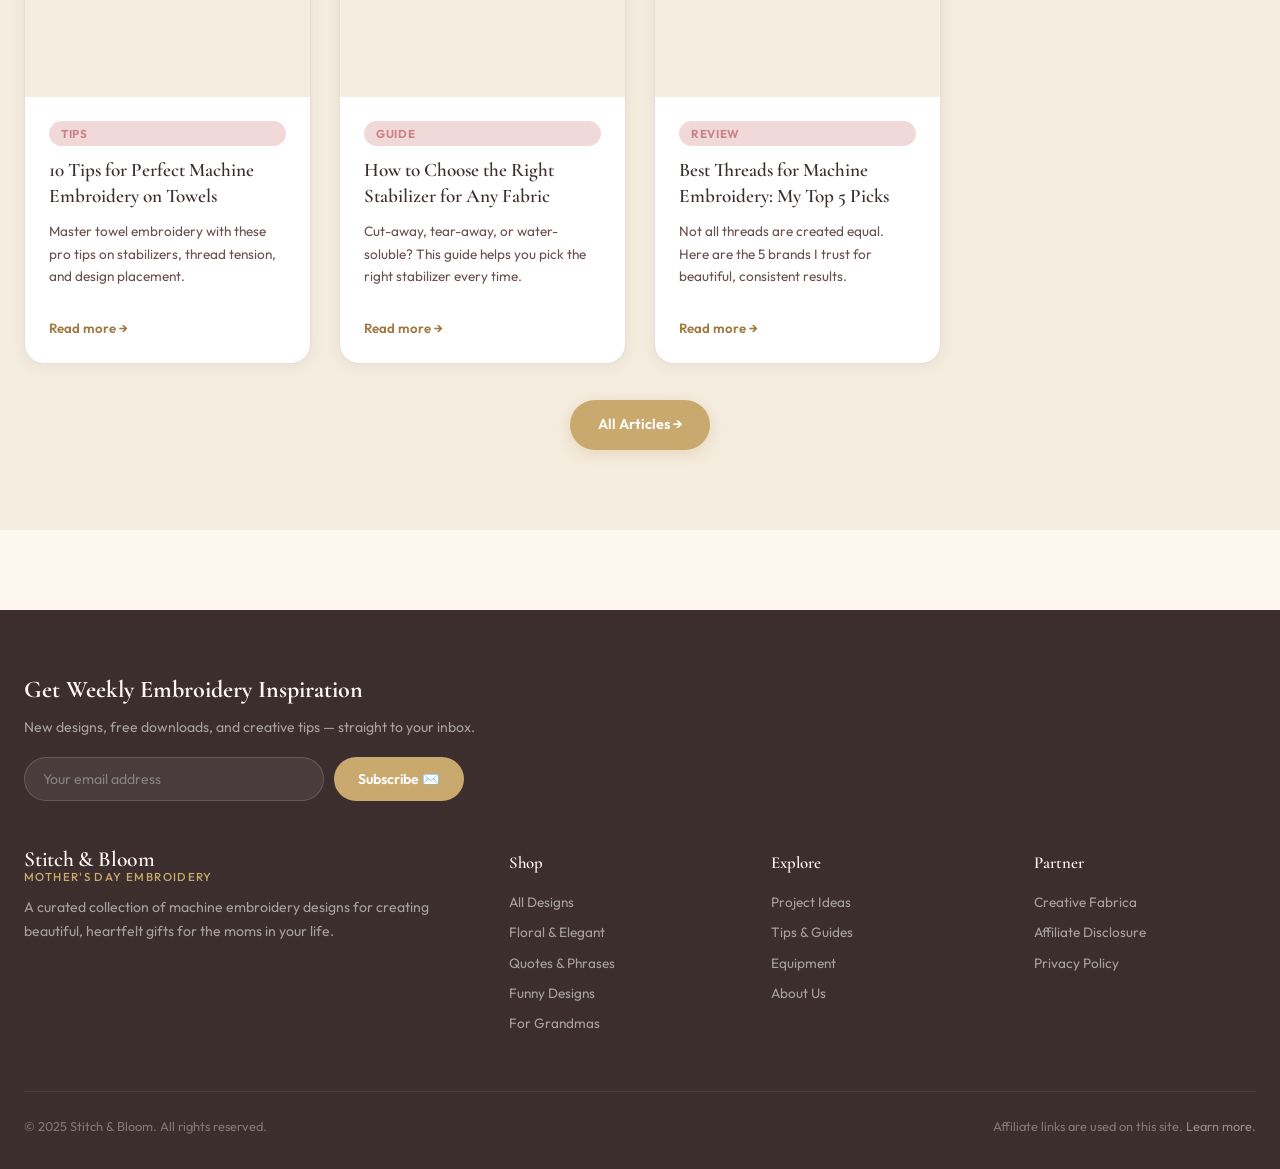
==== commit ac6b7e8c: "Add files via upload" ====
--- a/index.html
+++ b/index.html
@@ -2,549 +2,390 @@
 <html lang="en">
 <head>
 <meta charset="UTF-8">
-<meta name="viewport" content="width=device-width,initial-scale=1">
-<title>Stitch Your Love — Premium Mother's Day Embroidery Designs</title>
-<meta name="description" content="1682 premium machine embroidery designs for Mother's Day. Instant download, all formats, commercial licence. Floral, grandma, sports, pets, funny & more.">
+<meta name="viewport" content="width=device-width, initial-scale=1">
+<meta name="description" content="Beautiful Mother's Day machine embroidery designs. Download instantly & create stunning handmade gifts for mom. 1600+ designs with commercial license.">
+<meta property="og:title" content="Mother's Day Embroidery Designs">
+<meta property="og:description" content="1600+ beautiful machine embroidery designs for Mother's Day. Instant download.">
+<title>Mother's Day Embroidery Designs — Handmade with Love</title>
 <link rel="stylesheet" href="style.css">
-<script type="application/ld+json">{"@context":"https://schema.org","@type":"Store","name":"Stitch Your Love","description":"Premium Mother's Day machine embroidery designs","url":"https://stitchyourlove.pages.dev"}</script>
+<link rel="preconnect" href="https://fonts.googleapis.com">
 </head>
 <body>
 
-<div class="stitch" id="stitch"></div>
-
-<!-- SEARCH MODAL -->
-<div class="modal-overlay" id="search-modal">
-  <div class="modal-box" style="position:relative">
-    <button class="m-close" onclick="closeSearch()">✕</button>
-    <p style="font-family:'Playfair Display',serif;font-size:1.1rem;color:var(--plum);margin-bottom:1rem">Search designs…</p>
-    <input class="modal-search" id="search-input" type="text" placeholder="e.g. Sunflower Mom, Baseball Mama, Nana…" autocomplete="off">
-    <div id="search-results" class="modal-results"></div>
-  </div>
-</div>
+<!-- HEADER -->
+<header class="site-header">
+  <div class="header-inner">
+    <a href="index.html" class="logo">
+      <span class="logo-title">Stitch & Bloom</span>
+      <span class="logo-sub">Mother's Day Embroidery</span>
+    </a>
+    <nav class="main-nav">
+      <a href="index.html">Home</a>
+      <a href="shop.html">Shop</a>
+      <a href="ideas.html">Ideas</a>
+      <a href="articles.html">Tips & Guides</a>
+      <a href="equipment.html">Equipment</a>
+      <a href="about.html">About</a>
+    </nav>
+    <div class="header-actions">
+      <button class="btn-wishlist" aria-label="Open wishlist">
+        ❤️ Wishlist <span class="wishlist-count" id="wishCount">0</span>
+      </button>
+      <button class="hamburger" aria-label="Menu">
+        <span></span><span></span><span></span>
+      </button>
+    </div>
+  </div>
+  <nav class="mobile-nav">
+    <a href="index.html">Home</a>
+    <a href="shop.html">Shop Designs</a>
+    <a href="ideas.html">Ideas & Inspiration</a>
+    <a href="articles.html">Tips & Guides</a>
+    <a href="equipment.html">Equipment</a>
+    <a href="about.html">About</a>
+  </nav>
+</header>
 
 <!-- WISHLIST DRAWER -->
-<div class="drawer-overlay" id="drawer-ov"></div>
-<div class="drawer" id="drawer">
-  <div class="drawer-head">
-    <h3>My Wishlist 🤍</h3>
-    <button class="drawer-close" onclick="toggleDrawer()">✕</button>
-  </div>
-  <div class="drawer-items" id="drawer-items">
-    <div class="d-empty" id="drawer-empty">
-      <div style="font-size:2.5rem;margin-bottom:.75rem">🧵</div>
-      <p>Your wishlist is empty.<br>Heart any design to save it.</p>
-    </div>
-  </div>
-  <div class="drawer-foot" id="drawer-foot" style="display:none">
-    <p style="font-size:.82rem;color:var(--text-mid);margin-bottom:1rem">Ready to buy? Each design opens on Creative Fabrica.</p>
-    <a href="https://www.creativefabrica.com/search/ref/20531415/?query=mother&type=Embroidery" target="_blank" rel="noopener" class="btn btn-red" style="display:block;text-align:center">Browse All Designs ➜</a>
-  </div>
-</div>
-
-<!-- NAVBAR -->
-<nav class="navbar" id="navbar">
-  <a href="index.html" class="nav-logo">Stitch Your Love</a>
-  <ul class="nav-links">
-    <li><a href="index.html" class="active">Home</a></li>
-    <li><a href="shop.html">Shop All 1682</a></li>
-    <li><a href="shop.html?cat=floral">Floral</a></li>
-    <li><a href="shop.html?cat=grandma">Grandmas</a></li>
-    <li><a href="gift-guide.html">Gift Guide</a></li>
-  </ul>
-  <div class="nav-right">
-    <button class="nav-btn" onclick="openSearch()" title="Search">🔍</button>
-    <button class="nav-btn" onclick="toggleDrawer()" title="Wishlist">
-      🤍<span class="badge" id="wl-badge">0</span>
-    </button>
-    <button class="hamburger" onclick="toggleMobile()" aria-label="Menu">
-      <span></span><span></span><span></span>
-    </button>
-  </div>
-</nav>
-<div class="mobile-nav" id="mobile-nav">
-  <a href="index.html" onclick="toggleMobile()">🏠 Home</a>
-  <a href="shop.html" onclick="toggleMobile()">🛍 Shop All 1682 Designs</a>
-  <a href="shop.html?cat=floral" onclick="toggleMobile()">🌸 Floral & Elegant</a>
-  <a href="shop.html?cat=grandma" onclick="toggleMobile()">💛 For Grandmas</a>
-  <a href="shop.html?cat=sports" onclick="toggleMobile()">⚾ Sports Moms</a>
-  <a href="shop.html?cat=pets" onclick="toggleMobile()">🐾 Pet Moms</a>
-  <a href="shop.html?cat=funny" onclick="toggleMobile()">😂 Funny</a>
-  <a href="shop.html?cat=newmom" onclick="toggleMobile()">🍼 New Moms</a>
-  <a href="gift-guide.html" onclick="toggleMobile()">🎁 Gift Guide</a>
-</div>
+<div class="drawer-overlay"></div>
+<aside class="wishlist-drawer">
+  <div class="drawer-header">
+    <h3>My Wishlist ❤️</h3>
+    <button class="drawer-close" aria-label="Close">✕</button>
+  </div>
+  <div class="drawer-body"></div>
+  <div class="drawer-footer">
+    <a href="shop.html" class="btn btn-primary" style="justify-content:center">Browse All Designs →</a>
+  </div>
+</aside>
 
 <!-- HERO -->
-<section class="hero" style="min-height:100vh;display:flex;align-items:center;justify-content:center;overflow:hidden;position:relative">
-  <!-- Animated background -->
-  <div style="position:absolute;inset:0;background:linear-gradient(135deg,#1a0a2e 0%,#2d1b2e 35%,#1e2d1a 70%,#0d1f0e 100%);z-index:0"></div>
-  <!-- Floating thread particles -->
-  <div style="position:absolute;inset:0;z-index:1;overflow:hidden;pointer-events:none">
-    <div class="thread-particle" style="position:absolute;top:10%;left:5%;width:200px;height:2px;background:linear-gradient(90deg,transparent,rgba(122,182,72,.5),transparent);transform:rotate(-25deg);animation:threadFloat 6s ease-in-out infinite"></div>
-    <div class="thread-particle" style="position:absolute;top:20%;right:8%;width:150px;height:2px;background:linear-gradient(90deg,transparent,rgba(217,95,59,.4),transparent);transform:rotate(15deg);animation:threadFloat 8s ease-in-out infinite 1s"></div>
-    <div class="thread-particle" style="position:absolute;bottom:25%;left:12%;width:180px;height:2px;background:linear-gradient(90deg,transparent,rgba(255,192,203,.4),transparent);transform:rotate(-10deg);animation:threadFloat 7s ease-in-out infinite 2s"></div>
-    <div class="thread-particle" style="position:absolute;bottom:15%;right:15%;width:120px;height:2px;background:linear-gradient(90deg,transparent,rgba(122,182,72,.35),transparent);transform:rotate(20deg);animation:threadFloat 9s ease-in-out infinite .5s"></div>
-    <!-- Floating dots / knots -->
-    <div style="position:absolute;top:15%;left:20%;width:6px;height:6px;border-radius:50%;background:rgba(217,95,59,.6);animation:dotFloat 5s ease-in-out infinite"></div>
-    <div style="position:absolute;top:40%;right:20%;width:5px;height:5px;border-radius:50%;background:rgba(122,182,72,.5);animation:dotFloat 7s ease-in-out infinite 1.5s"></div>
-    <div style="position:absolute;bottom:30%;left:30%;width:4px;height:4px;border-radius:50%;background:rgba(255,192,203,.6);animation:dotFloat 6s ease-in-out infinite 3s"></div>
-    <div style="position:absolute;top:60%;right:10%;width:7px;height:7px;border-radius:50%;background:rgba(212,168,83,.4);animation:dotFloat 8s ease-in-out infinite .8s"></div>
-  </div>
-
-  <!-- BROTHER SEWING MACHINE ROBOT SVG -->
-  <div style="position:absolute;right:6%;top:50%;transform:translateY(-50%);z-index:2;opacity:.92;animation:robotFloat 4s ease-in-out infinite" class="hero-robot">
-    <svg viewBox="0 0 320 420" xmlns="http://www.w3.org/2000/svg" style="width:clamp(200px,28vw,340px);filter:drop-shadow(0 20px 60px rgba(122,182,72,.35))">
-      <!-- Glow base -->
-      <ellipse cx="160" cy="400" rx="80" ry="12" fill="rgba(122,182,72,.18)"/>
-      <!-- MACHINE BODY - main chassis -->
-      <rect x="60" y="120" width="200" height="180" rx="24" fill="url(#bodyGrad)"/>
-      <rect x="60" y="120" width="200" height="180" rx="24" fill="none" stroke="rgba(255,255,255,.15)" stroke-width="1.5"/>
-      <!-- Body sheen -->
-      <rect x="72" y="132" width="80" height="60" rx="12" fill="rgba(255,255,255,.06)"/>
-      <!-- Brother logo plate -->
-      <rect x="90" y="148" width="140" height="36" rx="8" fill="rgba(0,0,0,.35)" stroke="rgba(122,182,72,.4)" stroke-width="1"/>
-      <text x="160" y="172" text-anchor="middle" font-family="Arial Black,sans-serif" font-size="18" font-weight="900" fill="white" letter-spacing="2">BROTHER</text>
-      <!-- Control panel -->
-      <rect x="85" y="198" width="150" height="70" rx="10" fill="rgba(0,0,0,.3)" stroke="rgba(255,255,255,.1)" stroke-width="1"/>
-      <!-- LCD screen -->
-      <rect x="92" y="206" width="90" height="45" rx="6" fill="#0a1628" stroke="rgba(122,182,72,.5)" stroke-width="1.5"/>
-      <rect x="95" y="209" width="84" height="39" rx="4" fill="url(#screenGrad)"/>
-      <text x="137" y="226" text-anchor="middle" font-family="monospace" font-size="9" fill="#7ab648" font-weight="bold">READY</text>
-      <text x="137" y="239" text-anchor="middle" font-family="monospace" font-size="7" fill="rgba(122,182,72,.7)">1682 DESIGNS</text>
-      <!-- Buttons row -->
-      <circle cx="198" cy="214" r="7" fill="url(#btnRed)"/>
-      <circle cx="218" cy="214" r="7" fill="url(#btnGreen)"/>
-      <circle cx="198" cy="234" r="7" fill="url(#btnBlue)"/>
-      <circle cx="218" cy="234" r="7" fill="rgba(255,220,50,.8)"/>
-      <circle cx="208" cy="254" r="8" fill="url(#btnMain)"/>
-      <text x="208" y="258" text-anchor="middle" font-family="Arial,sans-serif" font-size="7" fill="white" font-weight="bold">GO</text>
-      <!-- Needle arm -->
-      <rect x="220" y="90" width="50" height="110" rx="10" fill="url(#armGrad)" stroke="rgba(255,255,255,.1)" stroke-width="1"/>
-      <!-- Needle -->
-      <rect x="240" y="190" width="4" height="40" rx="2" fill="rgba(200,200,220,.9)"/>
-      <ellipse cx="242" cy="230" rx="3" ry="4" fill="rgba(150,150,170,.8)"/>
-      <!-- Thread loop glow at needle -->
-      <circle cx="242" cy="228" r="6" fill="none" stroke="rgba(217,95,59,.7)" stroke-width="1.5" stroke-dasharray="3,2"/>
-      <!-- Presser foot -->
-      <rect x="230" y="226" width="24" height="8" rx="3" fill="rgba(180,180,200,.85)"/>
-      <!-- Fabric under needle - embroidery in progress -->
-      <rect x="30" y="290" width="230" height="18" rx="4" fill="rgba(255,240,245,.12)" stroke="rgba(217,95,59,.3)" stroke-width="1"/>
-      <!-- Embroidery flower on fabric -->
-      <g transform="translate(90,298)" opacity=".85">
-        <circle cx="0" cy="0" r="3" fill="#d95f3b"/>
-        <ellipse cx="6" cy="-4" rx="3.5" ry="2" fill="#ff8fa3" transform="rotate(-30 6 -4)"/>
-        <ellipse cx="7" cy="3" rx="3.5" ry="2" fill="#ffb3c1" transform="rotate(30 7 3)"/>
-        <ellipse cx="0" cy="-7" rx="3.5" ry="2" fill="#ff8fa3"/>
-        <ellipse cx="-6" cy="-4" rx="3.5" ry="2" fill="#ffb3c1" transform="rotate(30 -6 -4)"/>
-        <ellipse cx="-7" cy="3" rx="3.5" ry="2" fill="#ff8fa3" transform="rotate(-30 -7 3)"/>
-      </g>
-      <!-- Spool of thread on top -->
-      <ellipse cx="100" cy="122" rx="20" ry="8" fill="url(#spoolGrad)"/>
-      <rect x="83" y="100" width="34" height="22" rx="4" fill="url(#spoolBody)"/>
-      <ellipse cx="100" cy="100" rx="20" ry="8" fill="url(#spoolGrad)"/>
-      <!-- Thread unspooling -->
-      <path d="M100 100 Q120 80 160 70 Q200 60 240 90" fill="none" stroke="rgba(217,95,59,.6)" stroke-width="1.5" stroke-dasharray="4,3"/>
-      <!-- ROBOT FACE / HEAD -->
-      <rect x="100" y="30" width="120" height="88" rx="20" fill="url(#headGrad)" stroke="rgba(255,255,255,.12)" stroke-width="1.5"/>
-      <!-- Antenna -->
-      <rect x="157" y="8" width="6" height="24" rx="3" fill="rgba(200,200,220,.8)"/>
-      <circle cx="160" cy="6" r="7" fill="url(#antennaGrad)"/>
-      <circle cx="160" cy="6" r="4" fill="rgba(255,255,255,.9)" opacity=".8">
-        <animate attributeName="opacity" values="0.8;0.2;0.8" dur="2s" repeatCount="indefinite"/>
-      </circle>
-      <!-- Eyes -->
-      <rect x="116" y="50" width="32" height="22" rx="8" fill="#0a1628" stroke="rgba(122,182,72,.6)" stroke-width="1.5"/>
-      <rect x="172" y="50" width="32" height="22" rx="8" fill="#0a1628" stroke="rgba(122,182,72,.6)" stroke-width="1.5"/>
-      <!-- Eye glow -->
-      <ellipse cx="132" cy="61" rx="10" ry="7" fill="url(#eyeGrad)">
-        <animate attributeName="opacity" values="1;0.6;1" dur="3s" repeatCount="indefinite"/>
-      </ellipse>
-      <ellipse cx="188" cy="61" rx="10" ry="7" fill="url(#eyeGrad)">
-        <animate attributeName="opacity" values="1;0.6;1" dur="3s" begin="0.3s" repeatCount="indefinite"/>
-      </ellipse>
-      <!-- Eye pupils -->
-      <circle cx="132" cy="61" r="5" fill="#7ab648"/>
-      <circle cx="188" cy="61" r="5" fill="#7ab648"/>
-      <circle cx="134" cy="59" r="2" fill="white" opacity=".8"/>
-      <circle cx="190" cy="59" r="2" fill="white" opacity=".8"/>
-      <!-- Smile -->
-      <path d="M130 88 Q160 102 190 88" fill="none" stroke="rgba(122,182,72,.8)" stroke-width="2.5" stroke-linecap="round"/>
-      <!-- Cheek blush -->
-      <ellipse cx="118" cy="84" rx="8" ry="5" fill="rgba(217,95,59,.25)"/>
-      <ellipse cx="202" cy="84" rx="8" ry="5" fill="rgba(217,95,59,.25)"/>
-      <!-- Robot arms -->
-      <rect x="22" y="155" width="38" height="18" rx="9" fill="url(#bodyGrad)" stroke="rgba(255,255,255,.1)" stroke-width="1"/>
-      <rect x="260" y="155" width="38" height="18" rx="9" fill="url(#bodyGrad)" stroke="rgba(255,255,255,.1)" stroke-width="1"/>
-      <!-- Left hand holding thread -->
-      <circle cx="22" cy="164" r="12" fill="url(#headGrad)" stroke="rgba(255,255,255,.1)" stroke-width="1"/>
-      <text x="22" y="168" text-anchor="middle" font-size="11">🧵</text>
-      <!-- Right hand -->
-      <circle cx="298" cy="164" r="12" fill="url(#headGrad)" stroke="rgba(255,255,255,.1)" stroke-width="1"/>
-      <text x="298" y="168" text-anchor="middle" font-size="11">✂️</text>
-      <!-- Legs -->
-      <rect x="110" y="298" width="30" height="50" rx="10" fill="url(#bodyGrad)"/>
-      <rect x="180" y="298" width="30" height="50" rx="10" fill="url(#bodyGrad)"/>
-      <!-- Feet -->
-      <rect x="100" y="340" width="50" height="16" rx="8" fill="url(#headGrad)"/>
-      <rect x="170" y="340" width="50" height="16" rx="8" fill="url(#headGrad)"/>
-      <!-- Heart badge -->
-      <g transform="translate(60,175)">
-        <path d="M0-8 C-8-16,-20-8,-20 0 C-20 8,-8 20,0 28 C8 20,20 8,20 0 C20-8,8-16,0-8Z" fill="rgba(217,95,59,.9)" transform="scale(.55)"/>
-        <text x="0" y="5" text-anchor="middle" font-size="7" fill="white" font-weight="bold">MOM</text>
-      </g>
-      <!-- Gradients -->
-      <defs>
-        <linearGradient id="bodyGrad" x1="0" y1="0" x2="0" y2="1">
-          <stop offset="0%" stop-color="#3a2a5e"/>
-          <stop offset="100%" stop-color="#1e1535"/>
-        </linearGradient>
-        <linearGradient id="headGrad" x1="0" y1="0" x2="0" y2="1">
-          <stop offset="0%" stop-color="#4a3070"/>
-          <stop offset="100%" stop-color="#2a1b4e"/>
-        </linearGradient>
-        <linearGradient id="armGrad" x1="0" y1="0" x2="1" y2="0">
-          <stop offset="0%" stop-color="#3a2a5e"/>
-          <stop offset="100%" stop-color="#2a1b4e"/>
-        </linearGradient>
-        <linearGradient id="screenGrad" x1="0" y1="0" x2="0" y2="1">
-          <stop offset="0%" stop-color="#0d2010"/>
-          <stop offset="100%" stop-color="#051208"/>
-        </linearGradient>
-        <radialGradient id="btnRed"><stop offset="0%" stop-color="#ff6b6b"/><stop offset="100%" stop-color="#cc2200"/></radialGradient>
-        <radialGradient id="btnGreen"><stop offset="0%" stop-color="#7ab648"/><stop offset="100%" stop-color="#3d6e1a"/></radialGradient>
-        <radialGradient id="btnBlue"><stop offset="0%" stop-color="#6ab0ff"/><stop offset="100%" stop-color="#2255cc"/></radialGradient>
-        <radialGradient id="btnMain"><stop offset="0%" stop-color="#d95f3b"/><stop offset="100%" stop-color="#8f3010"/></radialGradient>
-        <radialGradient id="antennaGrad"><stop offset="0%" stop-color="#ffdd88"/><stop offset="100%" stop-color="#d95f3b"/></radialGradient>
-        <radialGradient id="eyeGrad" cx="40%" cy="35%"><stop offset="0%" stop-color="#a0ff60"/><stop offset="100%" stop-color="#3a8000"/></radialGradient>
-        <linearGradient id="spoolGrad" x1="0" y1="0" x2="1" y2="0">
-          <stop offset="0%" stop-color="#d95f3b"/>
-          <stop offset="50%" stop-color="#ff8855"/>
-          <stop offset="100%" stop-color="#d95f3b"/>
-        </linearGradient>
-        <linearGradient id="spoolBody" x1="0" y1="0" x2="1" y2="0">
-          <stop offset="0%" stop-color="#b84020"/>
-          <stop offset="50%" stop-color="#e86030"/>
-          <stop offset="100%" stop-color="#b84020"/>
-        </linearGradient>
-      </defs>
-    </svg>
-  </div>
-
-  <!-- Hero text content -->
-  <div class="hero-content" style="position:relative;z-index:3;text-align:left;padding:2rem;max-width:600px;margin-left:max(2rem,5vw);margin-right:auto">
-    <span class="hero-eyebrow" style="text-align:left;display:block">✨ 1682 Machine Embroidery Designs · Instant Download · Commercial Licence</span>
-    <h1 class="hero-title" style="text-align:left;font-size:clamp(2.5rem,6vw,5.5rem)">Stitch Your Love<br><em style="color:#ffb3c6;font-style:italic">This Mother's Day</em></h1>
-    <p class="hero-sub" style="text-align:left">Premium machine embroidery designs to create heartfelt, handmade gifts.<br>Every stitch is a story — make hers unforgettable.</p>
-    <div style="display:flex;gap:1rem;flex-wrap:wrap">
-      <a href="shop.html" class="btn btn-red">Explore All 1682 Designs ➜</a>
-      <a href="gift-guide.html" class="btn btn-outline" style="color:#fff;border-color:rgba(255,255,255,.6)">Gift Guide 🎁</a>
-    </div>
-    <!-- Stats strip -->
-    <div style="display:flex;gap:2rem;margin-top:2.5rem;flex-wrap:wrap">
-      <div style="text-align:center">
-        <div style="font-family:'Playfair Display',serif;font-size:1.8rem;color:#fff;font-weight:700;line-height:1">1682</div>
-        <div style="font-size:.7rem;letter-spacing:.15em;text-transform:uppercase;color:rgba(255,255,255,.55);margin-top:.2rem">Designs</div>
-      </div>
-      <div style="width:1px;background:rgba(255,255,255,.15)"></div>
-      <div style="text-align:center">
-        <div style="font-family:'Playfair Display',serif;font-size:1.8rem;color:#7ab648;font-weight:700;line-height:1">8+</div>
-        <div style="font-size:.7rem;letter-spacing:.15em;text-transform:uppercase;color:rgba(255,255,255,.55);margin-top:.2rem">Formats</div>
-      </div>
-      <div style="width:1px;background:rgba(255,255,255,.15)"></div>
-      <div style="text-align:center">
-        <div style="font-family:'Playfair Display',serif;font-size:1.8rem;color:#d95f3b;font-weight:700;line-height:1">∞</div>
-        <div style="font-size:.7rem;letter-spacing:.15em;text-transform:uppercase;color:rgba(255,255,255,.55);margin-top:.2rem">Licence</div>
-      </div>
-    </div>
-  </div>
-  <div class="hero-scroll" style="color:rgba(255,255,255,.5)">Scroll<br>↓</div>
-</section>
-
-<style>
-@keyframes robotFloat{0%,100%{transform:translateY(-50%) translateY(0)}50%{transform:translateY(-50%) translateY(-14px)}}
-@keyframes threadFloat{0%,100%{opacity:.4;transform:rotate(var(--r,0deg)) scaleX(1)}50%{opacity:.8;transform:rotate(var(--r,0deg)) scaleX(1.15)}}
-@keyframes dotFloat{0%,100%{transform:translateY(0) scale(1);opacity:.6}50%{transform:translateY(-12px) scale(1.3);opacity:1}}
-@media(max-width:768px){.hero-robot{display:none}.hero-content{text-align:center!important;margin:0 auto!important}.hero-title{text-align:center!important}.hero-sub{text-align:center!important}.hero-content>div[style*="gap:1rem"]{justify-content:center}}
-</style>
-
-<!-- SHOP BY CATEGORY -->
-<section class="section-pad">
-  <div class="wrap">
-    <span class="sec-label rev">Browse & Discover</span>
-    <h2 class="sec-title rev">Find the Perfect Design<br><em>for Her Vibe</em></h2>
-    <p class="sec-sub rev">1682 designs across 9 categories — from floral classics to sporty mamas and proud grandmas.</p>
-    <div class="cat-grid">
-      <a href="shop.html" class="cat-pill rev del1"><span class="icon">✨</span>All Designs <strong style="margin-left:.25rem;font-size:.75rem;opacity:.7">1682</strong></a>
-      <a href="shop.html?cat=floral" class="cat-pill rev del1"><span class="icon">🌸</span>For the Classic Mom</a>
-      <a href="shop.html?cat=grandma" class="cat-pill rev del2"><span class="icon">💛</span>For the Grandmas</a>
-      <a href="shop.html?cat=sports" class="cat-pill rev del2"><span class="icon">⚾</span>Sports & Hobby Moms</a>
-      <a href="shop.html?cat=pets" class="cat-pill rev del3"><span class="icon">🐾</span>Pet Moms</a>
-      <a href="shop.html?cat=funny" class="cat-pill rev del3"><span class="icon">😂</span>Funny & Relatable</a>
-      <a href="shop.html?cat=newmom" class="cat-pill rev del1"><span class="icon">🍼</span>New Moms & Nursery</a>
-      <a href="shop.html?cat=animals" class="cat-pill rev del2"><span class="icon">🐘</span>Animals & Nature</a>
-      <a href="shop.html?cat=modern" class="cat-pill rev del2"><span class="icon">🎨</span>Modern & Minimalist</a>
-    </div>
-  </div>
-</section>
-
-<!-- TRENDING CAROUSEL -->
-<section class="section-pad" style="padding-top:0">
-  <div class="wrap">
-    <span class="sec-label rev">Hot Right Now</span>
-    <h2 class="sec-title rev">Bestsellers: What Makers Are<br><em>Stitching Right Now</em></h2>
-    <div class="carousel-outer rev">
-      <div class="carousel" id="carousel"></div>
-      <div class="carousel-nav">
-        <button class="c-btn" onclick="scrollC(-1)">←</button>
-        <button class="c-btn" onclick="scrollC(1)">→</button>
-      </div>
-    </div>
-    <div style="text-align:center;margin-top:2rem" class="rev">
-      <a href="shop.html" class="btn btn-outline">View All 1682 Designs ➜</a>
-    </div>
-  </div>
-</section>
-
-<!-- QUOTE -->
-<section class="section-pad" style="padding-top:0">
-  <div class="wrap">
-    <div class="quote-block rev">
-      <p class="quote-text">"A mother is your first friend, your best friend, your forever friend."</p>
-      <p class="quote-credit">— Mother's Day Collection</p>
-      <p style="color:rgba(255,255,255,.8);font-size:.95rem;margin-bottom:2rem;line-height:1.7">Discover beautiful quote designs ready to be stitched on pillows, totes, and apparel.</p>
-      <a href="shop.html?cat=trending" class="btn btn-green">Shop Quote Designs ➜</a>
-    </div>
-  </div>
-</section>
-
-<!-- GIFT FINDER QUIZ -->
-<section class="section-pad" style="padding-top:0">
-  <div class="wrap">
-    <span class="sec-label rev">2-Minute Gift Quiz</span>
-    <h2 class="sec-title rev">Not Sure What to Stitch?</h2>
-    <div class="quiz-box rev">
-      <div id="q-intro">
-        <div style="font-size:2.5rem;margin-bottom:.75rem">🎁</div>
-        <h3 style="font-family:'Playfair Display',serif;font-size:1.4rem;color:var(--plum);margin-bottom:.5rem">Find the Perfect Design</h3>
-        <p style="color:var(--text-mid);margin-bottom:1.5rem">Answer 2 quick questions — we'll find your ideal design.</p>
-        <button class="btn btn-green" onclick="qStart()">Take the Gift Quiz ✨</button>
-      </div>
-      <div id="q-steps" style="display:none">
-        <div class="quiz-step on" id="q1">
-          <h3 style="font-family:'Playfair Display',serif;font-size:1.1rem;color:var(--plum);margin-bottom:.25rem">Who are you making this for?</h3>
-          <p style="color:var(--text-mid);font-size:.88rem;margin-bottom:.25rem">Step 1 of 2</p>
-          <div class="quiz-options">
-            <button class="qopt" onclick="qPick1('trending')">👩 Mom</button>
-            <button class="qopt" onclick="qPick1('grandma')">👵 Grandma</button>
-            <button class="qopt" onclick="qPick1('newmom')">👶 New Mom</button>
-            <button class="qopt" onclick="qPick1('pets')">🐾 Pet Mom</button>
-          </div>
-        </div>
-        <div class="quiz-step" id="q2">
-          <h3 style="font-family:'Playfair Display',serif;font-size:1.1rem;color:var(--plum);margin-bottom:.25rem">What's her style?</h3>
-          <p style="color:var(--text-mid);font-size:.88rem;margin-bottom:.25rem">Step 2 of 2</p>
-          <div class="quiz-options">
-            <button class="qopt" onclick="qPick2('floral')">🌺 Floral & Elegant</button>
-            <button class="qopt" onclick="qPick2('funny')">😂 Funny & Relatable</button>
-            <button class="qopt" onclick="qPick2('modern')">✨ Minimalist / Modern</button>
-            <button class="qopt" onclick="qPick2('sports')">⚾ Sports Mom</button>
-          </div>
-        </div>
-      </div>
-      <div id="q-results" style="display:none">
-        <h3 style="font-family:'Playfair Display',serif;font-size:1.3rem;color:var(--plum);margin-bottom:.5rem">Perfect Picks for Her ✨</h3>
-        <p style="color:var(--text-mid);margin-bottom:1.5rem">Based on your answers:</p>
-        <div class="grid" id="q-grid" style="grid-template-columns:repeat(auto-fill,minmax(220px,1fr))"></div>
-        <div style="display:flex;gap:1rem;justify-content:center;flex-wrap:wrap;margin-top:1.5rem">
-          <button class="btn btn-outline btn-sm" onclick="qReset()">Try Again</button>
-          <a href="shop.html" class="btn btn-green btn-sm">See All Designs ➜</a>
-        </div>
-      </div>
-    </div>
-  </div>
-</section>
-
-<!-- WHY CHOOSE US -->
-<section class="section-pad" style="padding-top:0">
-  <div class="wrap">
-    <span class="sec-label rev">Why Machine Embroidery?</span>
-    <h2 class="sec-title rev">Three Reasons Makers<br><em>Love These Designs</em></h2>
-    <div class="why-grid">
-      <div class="why-card rev del1">
-        <span class="why-icon">⚡</span>
-        <h3 class="why-title">Instant Delivery</h3>
-        <p class="why-desc">Start stitching in minutes. Download immediately after purchase — no waiting, no shipping.</p>
-      </div>
-      <div class="why-card rev del2">
-        <span class="why-icon">🧵</span>
-        <h3 class="why-title">All Machine Formats</h3>
-        <p class="why-desc">PES, DST, EXP, JEF, HUS, VIP, VP3, XXX and more. Compatible with Brother, Janome, Bernina, Singer, and all major brands.</p>
-      </div>
-      <div class="why-card rev del3">
-        <span class="why-icon">🏪</span>
-        <h3 class="why-title">Commercial Licence</h3>
-        <p class="why-desc">Create and sell. All designs include a commercial licence for your handmade physical products. Build your business with confidence.</p>
-      </div>
-    </div>
-  </div>
-</section>
-
-<!-- GIFT GUIDE TEASER -->
-<section class="section-pad" style="padding-top:0">
-  <div class="wrap">
-    <span class="sec-label rev">Ideas & Inspiration</span>
-    <h2 class="sec-title rev">Gift Guide</h2>
-    <div class="grid rev" style="grid-template-columns:repeat(auto-fill,minmax(280px,1fr))">
-      <a href="gift-guide.html" style="background:var(--glass);backdrop-filter:blur(16px);-webkit-backdrop-filter:blur(16px);border:1px solid var(--glass-b);border-radius:var(--r);overflow:hidden;transition:var(--tr);color:inherit;display:flex;flex-direction:column">
-        <div style="height:180px;overflow:hidden"><img src="https://www.creativefabrica.com/wp-content/uploads/2025/03/30/Mothers-Day-Floral-Embroidery-Designs-Embroidery-119037309-1.jpg" alt="Gift Guide" style="width:100%;height:100%;object-fit:cover;transition:transform .5s"></div>
-        <div style="padding:1.4rem;flex:1">
-          <span style="font-size:.7rem;letter-spacing:.15em;text-transform:uppercase;color:var(--persimmon);font-weight:700;display:block;margin-bottom:.5rem">Gift Guide</span>
-          <h3 style="font-family:'Playfair Display',serif;font-size:1.1rem;color:var(--plum);margin-bottom:.6rem;line-height:1.4">10 Quick & Easy Mother's Day Gifts You Can Embroider Today</h3>
-          <p style="font-size:.84rem;color:var(--text-mid);line-height:1.6">From kitchen towels to denim jackets — find the best items to personalize with embroidery.</p>
-        </div>
-      </a>
-      <a href="shop.html?cat=grandma" style="background:var(--glass);backdrop-filter:blur(16px);-webkit-backdrop-filter:blur(16px);border:1px solid var(--glass-b);border-radius:var(--r);overflow:hidden;transition:var(--tr);color:inherit;display:flex;flex-direction:column">
-        <div style="height:180px;overflow:hidden"><img src="https://www.creativefabrica.com/wp-content/uploads/2024/04/04/Floral-Grammy-Embroidery-94820416-1.jpg" alt="Grandma Designs" style="width:100%;height:100%;object-fit:cover"></div>
-        <div style="padding:1.4rem;flex:1">
-          <span style="font-size:.7rem;letter-spacing:.15em;text-transform:uppercase;color:var(--persimmon);font-weight:700;display:block;margin-bottom:.5rem">Grandma Edition</span>
-          <h3 style="font-family:'Playfair Display',serif;font-size:1.1rem;color:var(--plum);margin-bottom:.6rem;line-height:1.4">Grammy, Nana, Mimi & More — 87 Grandma Designs</h3>
-          <p style="font-size:.84rem;color:var(--text-mid);line-height:1.6">In America, grandma names are deeply personal. We have them all.</p>
-        </div>
-      </a>
-      <a href="shop.html?cat=sports" style="background:var(--glass);backdrop-filter:blur(16px);-webkit-backdrop-filter:blur(16px);border:1px solid var(--glass-b);border-radius:var(--r);overflow:hidden;transition:var(--tr);color:inherit;display:flex;flex-direction:column">
-        <div style="height:180px;overflow:hidden"><img src="https://www.creativefabrica.com/wp-content/uploads/2025/04/14/Baseball-Mama-Embroidery-Mothers-Day-Embroidery-119879372-1.jpg" alt="Sports Moms" style="width:100%;height:100%;object-fit:cover"></div>
-        <div style="padding:1.4rem;flex:1">
-          <span style="font-size:.7rem;letter-spacing:.15em;text-transform:uppercase;color:var(--persimmon);font-weight:700;display:block;margin-bottom:.5rem">Sports Moms</span>
-          <h3 style="font-family:'Playfair Display',serif;font-size:1.1rem;color:var(--plum);margin-bottom:.6rem;line-height:1.4">Baseball, Football, Tennis, Gymnastics & More</h3>
-          <p style="font-size:.84rem;color:var(--text-mid);line-height:1.6">For the sideline superhero who never misses a game.</p>
-        </div>
-      </a>
-    </div>
-  </div>
-</section>
-
-<!-- ABOUT -->
-<div class="about-sec" id="about">
-  <div class="wrap">
-    <span class="sec-label rev" style="display:block;text-align:center">Our Story</span>
-    <h2 class="sec-title rev" style="text-align:center">Made with Thread,<br><em>Given with Love</em></h2>
-    <p class="about-text rev">We believe the best gifts are made with time, thread, and love. Our curated catalog of 1682 machine embroidery designs helps you create personalized apparel, home décor, and keepsakes that will be cherished forever. Whether she's a sports mama, a proud grandma, or a devoted dog mom — we have a design that speaks to her heart.</p>
-  </div>
-</div>
-
-<!-- CTA -->
-<section class="section-pad">
-  <div class="wrap">
-    <div class="cta-banner rev">
-      <h2>Ready to Stitch Something Beautiful?</h2>
-      <p>Browse all 1682 designs from the Mother's Day collection. Every design comes with instant download and a commercial licence.</p>
-      <div style="display:flex;gap:1rem;justify-content:center;flex-wrap:wrap">
-        <a href="shop.html" class="btn btn-green">Browse All 1682 Designs ➜</a>
-        <a href="https://www.creativefabrica.com/search/ref/20531415/?query=mother&type=Embroidery" target="_blank" rel="noopener" class="btn btn-outline" style="color:#fff;border-color:rgba(255,255,255,.5)">Download Designs</a>
-      </div>
+<section class="hero">
+  <div class="hero-inner">
+    <div class="hero-content">
+      <div class="hero-eyebrow">
+        <svg viewBox="0 0 12 12"><path d="M6 0a6 6 0 100 12A6 6 0 006 0z"/></svg>
+        ✨ Mother's Day Collection 2025
+      </div>
+      <h1>Beautiful Designs<br>for <em>Amazing Moms</em></h1>
+      <p class="hero-desc">Over 1,600 hand-curated machine embroidery designs — perfect for towels, tote bags, onesies, pillows, and heartfelt handmade gifts. Instant download with commercial license.</p>
+      <div class="hero-actions">
+        <a href="shop.html" class="btn btn-terra">Browse All Designs ⬇</a>
+        <a href="ideas.html" class="btn btn-outline">Get Inspired →</a>
+      </div>
+      <div class="hero-stats">
+        <div class="stat-item">
+          <div class="num">1,600+</div>
+          <div class="lbl">Designs</div>
+        </div>
+        <div class="stat-item">
+          <div class="num">10</div>
+          <div class="lbl">Categories</div>
+        </div>
+        <div class="stat-item">
+          <div class="num">Instant</div>
+          <div class="lbl">Download</div>
+        </div>
+        <div class="stat-item">
+          <div class="num">✓</div>
+          <div class="lbl">Commercial License</div>
+        </div>
+      </div>
+    </div>
+    <div class="hero-visual">
+      <div class="hero-grid">
+        <div class="hero-img-wrap">
+          <img src="https://www.creativefabrica.com/wp-content/uploads/2024/04/04/Every-Kind-of-Mom-Embroidery-94874736-1.png" alt="Embroidery design" loading="eager">
+        </div>
+        <div class="hero-img-wrap">
+          <img src="https://www.creativefabrica.com/wp-content/uploads/2025/09/14/Pink-Purple-Daisy-Embroidery-Set-Embroidery-130729541-1.jpg" alt="Floral embroidery" loading="eager">
+        </div>
+        <div class="hero-img-wrap">
+          <img src="https://www.creativefabrica.com/wp-content/uploads/2025/04/14/Mother-and-Child-Silhouette-Embroidery-119883228-1.png" alt="Mother and child embroidery" loading="eager">
+        </div>
+      </div>
+      <div class="hero-badge">
+        <div class="badge-num">🔥</div>
+        <div class="badge-txt">Trending this week</div>
+      </div>
+    </div>
+  </div>
+</section>
+
+<!-- FEATURES STRIP -->
+<section style="padding: 40px 0;">
+  <div class="container">
+    <div class="features-strip">
+      <div class="feature-item">
+        <div class="feature-icon">⚡</div>
+        <h4>Instant Download</h4>
+        <p>Ready to embroider immediately</p>
+      </div>
+      <div class="feature-item">
+        <div class="feature-icon">🪡</div>
+        <h4>All Formats Included</h4>
+        <p>DST, PES, EXP, JEF & more</p>
+      </div>
+      <div class="feature-item">
+        <div class="feature-icon">📜</div>
+        <h4>Commercial License</h4>
+        <p>Sell your finished items</p>
+      </div>
+      <div class="feature-item">
+        <div class="feature-icon">💌</div>
+        <h4>Made with Love</h4>
+        <p>Curated for Mother's Day gifting</p>
+      </div>
+    </div>
+  </div>
+</section>
+
+<!-- CATEGORIES -->
+<section style="padding: 48px 0 32px;">
+  <div class="container">
+    <div class="section-header">
+      <span class="section-eyebrow">Browse by Category</span>
+      <h2>Find the Perfect Design</h2>
+      <p>From elegant florals to funny quotes — we have something for every kind of mom.</p>
+    </div>
+    <div class="cat-chips">
+      <a href="shop.html" class="cat-chip" data-cat="all">🌸 All Designs</a>
+      <a href="shop.html?cat=floral" class="cat-chip" data-cat="floral">🌷 Floral & Elegant</a>
+      <a href="shop.html?cat=grandma" class="cat-chip" data-cat="grandma">👵 For Grandmas</a>
+      <a href="shop.html?cat=sports" class="cat-chip" data-cat="sports">⚽ Sports Moms</a>
+      <a href="shop.html?cat=pets" class="cat-chip" data-cat="pets">🐾 Pet Moms</a>
+      <a href="shop.html?cat=funny" class="cat-chip" data-cat="funny">😄 Funny & Relatable</a>
+      <a href="shop.html?cat=newmom" class="cat-chip" data-cat="newmom">👶 New Moms</a>
+      <a href="shop.html?cat=animals" class="cat-chip" data-cat="animals">🦋 Animals & Nature</a>
+      <a href="shop.html?cat=modern" class="cat-chip" data-cat="modern">✨ Modern & Minimal</a>
+      <a href="shop.html?cat=quotes" class="cat-chip" data-cat="quotes">💬 Quotes & Phrases</a>
+    </div>
+  </div>
+</section>
+
+<!-- FEATURED PRODUCTS -->
+<section class="products-section" id="featured">
+  <div class="container">
+    <div class="section-header">
+      <span class="section-eyebrow">Trending Designs</span>
+      <h2>Most Popular This Week</h2>
+      <p>These designs are flying off the virtual shelves — download yours before they're gone!</p>
+    </div>
+    <div class="products-grid" id="featuredGrid"></div>
+    <div style="text-align:center;margin-top:40px;">
+      <a href="shop.html" class="btn btn-primary">View All 1,600+ Designs →</a>
+    </div>
+  </div>
+</section>
+
+<!-- FREE DESIGN OF THE WEEK -->
+<section style="padding: 0 0 64px;">
+  <div class="container">
+    <div class="free-design-section">
+      <div class="free-design-content">
+        <span class="free-tag">🎁 Free Design of the Week</span>
+        <h2>Download a Free Design Today</h2>
+        <p>Every week we feature a stunning free embroidery design on Creative Fabrica. Perfect for testing your machine or creating a special gift!</p>
+        <div class="free-actions">
+          <a href="https://www.creativefabrica.com/search/ref/20531415/?query=mother&type=Embroidery&price=free" target="_blank" rel="noopener sponsored" class="btn-white">
+            🎁 Get Free Design
+          </a>
+          <a href="shop.html" class="btn" style="color:#fff;border:2px solid rgba(255,255,255,.5);padding:13px 28px;border-radius:50px;font-weight:600;font-size:.9rem;">Browse All →</a>
+        </div>
+      </div>
+      <div class="free-design-img">
+        <img src="https://www.creativefabrica.com/wp-content/uploads/2025/03/07/Mother-Baby-Giraffe-Embroidery-117484435-1.png" alt="Free embroidery design of the week" loading="lazy">
+      </div>
+    </div>
+  </div>
+</section>
+
+<!-- QUOTE BANNER -->
+<section style="padding: 0 0 64px;">
+  <div class="container">
+    <div class="quote-banner">
+      <div class="quote-text">"A mother's love is the fuel that enables a normal human being to do the impossible."</div>
+      <div class="quote-author">— Marion C. Garretty</div>
+    </div>
+  </div>
+</section>
+
+<!-- IDEAS PREVIEW -->
+<section style="padding: 0 0 80px;">
+  <div class="container">
+    <div class="section-header">
+      <span class="section-eyebrow">Get Inspired</span>
+      <h2>What Can You Make?</h2>
+      <p>Transform these beautiful designs into one-of-a-kind handmade gifts she'll treasure forever.</p>
+    </div>
+    <div class="ideas-grid" style="grid-template-columns:repeat(auto-fill,minmax(220px,1fr));">
+      <a href="ideas.html#towels" class="idea-card">
+        <div class="idea-card-img">
+          <img src="https://images.unsplash.com/photo-1563291074-2bf8677ac0e5?w=400&h=300&fit=crop" alt="Embroidered kitchen towels" loading="lazy">
+        </div>
+        <div class="idea-card-body">
+          <div class="idea-emoji">🍽️</div>
+          <h3>Kitchen Towels</h3>
+          <p>Personalize linen towels with floral or quote designs — a classic gift!</p>
+          <span class="idea-link">See how →</span>
+        </div>
+      </a>
+      <a href="ideas.html#tote" class="idea-card">
+        <div class="idea-card-img">
+          <img src="https://images.unsplash.com/photo-1590874103328-eac38a683ce7?w=400&h=300&fit=crop" alt="Personalized tote bag" loading="lazy">
+        </div>
+        <div class="idea-card-body">
+          <div class="idea-emoji">👜</div>
+          <h3>Tote Bags</h3>
+          <p>Monogrammed or illustrated tote bags that are practical and beautiful.</p>
+          <span class="idea-link">See how →</span>
+        </div>
+      </a>
+      <a href="ideas.html#hoop" class="idea-card">
+        <div class="idea-card-img">
+          <img src="https://images.unsplash.com/photo-1558618666-fcd25c85cd64?w=400&h=300&fit=crop" alt="Framed hoop art" loading="lazy">
+        </div>
+        <div class="idea-card-body">
+          <div class="idea-emoji">🖼️</div>
+          <h3>Framed Hoop Art</h3>
+          <p>Frame your embroidery in a wooden hoop for instant wall art she'll love.</p>
+          <span class="idea-link">See how →</span>
+        </div>
+      </a>
+      <a href="ideas.html#pillow" class="idea-card">
+        <div class="idea-card-img">
+          <img src="https://images.unsplash.com/photo-1555041469-a586c61ea9bc?w=400&h=300&fit=crop" alt="Throw pillows" loading="lazy">
+        </div>
+        <div class="idea-card-body">
+          <div class="idea-emoji">🛋️</div>
+          <h3>Throw Pillows</h3>
+          <p>Add a personal touch to her living room with embroidered pillows.</p>
+          <span class="idea-link">See how →</span>
+        </div>
+      </a>
+    </div>
+    <div style="text-align:center;margin-top:36px;">
+      <a href="ideas.html" class="btn btn-outline">All Project Ideas →</a>
+    </div>
+  </div>
+</section>
+
+<!-- ARTICLES PREVIEW -->
+<section style="padding: 0 0 80px; background: var(--cream-mid);">
+  <div class="container" style="padding-top:64px;">
+    <div class="section-header">
+      <span class="section-eyebrow">Tips & Guides</span>
+      <h2>Learn & Get Better</h2>
+      <p>Practical embroidery tips from experts — perfect for beginners and pros alike.</p>
+    </div>
+    <div class="articles-grid" style="grid-template-columns:repeat(auto-fill,minmax(280px,1fr));">
+      <a href="article.html?id=1" class="article-card">
+        <div class="article-card-img">
+          <img src="https://images.unsplash.com/photo-1528360983277-13d401cdc186?w=600&h=340&fit=crop" alt="Embroidery tips" loading="lazy">
+        </div>
+        <div class="article-card-body">
+          <span class="article-tag">Tips</span>
+          <h3>10 Tips for Perfect Machine Embroidery on Towels</h3>
+          <p>Master towel embroidery with these pro tips on stabilizers, thread tension, and design placement.</p>
+          <span class="article-read-more">Read more →</span>
+        </div>
+      </a>
+      <a href="article.html?id=2" class="article-card">
+        <div class="article-card-img">
+          <img src="https://images.unsplash.com/photo-1586864387967-d02ef85d93e8?w=600&h=340&fit=crop" alt="Stabilizer guide" loading="lazy">
+        </div>
+        <div class="article-card-body">
+          <span class="article-tag">Guide</span>
+          <h3>How to Choose the Right Stabilizer for Any Fabric</h3>
+          <p>Cut-away, tear-away, or water-soluble? This guide helps you pick the right stabilizer every time.</p>
+          <span class="article-read-more">Read more →</span>
+        </div>
+      </a>
+      <a href="article.html?id=3" class="article-card">
+        <div class="article-card-img">
+          <img src="https://images.unsplash.com/photo-1558618047-3c8c76ca7d13?w=600&h=340&fit=crop" alt="Thread picks" loading="lazy">
+        </div>
+        <div class="article-card-body">
+          <span class="article-tag">Review</span>
+          <h3>Best Threads for Machine Embroidery: My Top 5 Picks</h3>
+          <p>Not all threads are created equal. Here are the 5 brands I trust for beautiful, consistent results.</p>
+          <span class="article-read-more">Read more →</span>
+        </div>
+      </a>
+    </div>
+    <div style="text-align:center;margin-top:36px;">
+      <a href="articles.html" class="btn btn-primary">All Articles →</a>
     </div>
   </div>
 </section>
 
 <!-- FOOTER -->
-<footer>
-  <div class="footer-grid">
-    <div>
-      <span class="footer-logo">Stitch Your Love</span>
-      <p class="footer-tag">1682 premium machine embroidery designs for Mother's Day. Handmade gifts start here.</p>
-      <p style="font-size:.72rem;color:rgba(255,255,255,.3);line-height:1.6">Affiliate disclosure: all product links lead to Creative Fabrica. We may earn a small commission at no extra cost to you.</p>
-    </div>
-    <div>
-      <h4 class="footer-h">Shop</h4>
-      <ul class="footer-ul">
-        <li><a href="shop.html">All 1682 Designs</a></li>
-        <li><a href="shop.html?cat=floral">Floral & Elegant</a></li>
-        <li><a href="shop.html?cat=grandma">For Grandmas</a></li>
-        <li><a href="shop.html?cat=sports">Sports Moms</a></li>
-        <li><a href="shop.html?cat=pets">Pet Moms</a></li>
-        <li><a href="shop.html?cat=funny">Funny & Relatable</a></li>
-        <li><a href="shop.html?cat=newmom">New Moms</a></li>
-        <li><a href="shop.html?cat=animals">Animals</a></li>
-        <li><a href="shop.html?cat=modern">Modern & Minimal</a></li>
-      </ul>
-    </div>
-    <div>
-      <h4 class="footer-h">Inspire</h4>
-      <ul class="footer-ul">
-        <li><a href="gift-guide.html">Gift Guide</a></li>
-        <li><a href="gift-guide.html#towels">Kitchen Towels</a></li>
-        <li><a href="gift-guide.html#totes">Tote Bags</a></li>
-        <li><a href="gift-guide.html#apparel">Denim Jackets</a></li>
-      </ul>
-    </div>
-    <div>
-      <h4 class="footer-h">Info</h4>
-      <ul class="footer-ul">
-        <li><a href="#about">About Us</a></li>
-        <li><a href="https://www.creativefabrica.com/search/ref/20531415/?query=mother&type=Embroidery" target="_blank">Design Store</a></li>
-      </ul>
-    </div>
-  </div>
-  <div class="footer-bottom">
-    <span>© 2026 Stitch Your Love. All rights reserved.</span>
-    <span>1682 designs · Instant download · Commercial licence included</span>
+<footer class="site-footer">
+  <div class="container">
+    <div class="footer-subscribe">
+      <h3>Get Weekly Embroidery Inspiration</h3>
+      <p>New designs, free downloads, and creative tips — straight to your inbox.</p>
+      <form class="subscribe-form" onsubmit="return handleSubscribe(event)">
+        <input type="email" placeholder="Your email address" required>
+        <button type="submit">Subscribe ✉️</button>
+      </form>
+    </div>
+    <div class="footer-grid">
+      <div class="footer-brand">
+        <div class="logo">
+          <span class="logo-title">Stitch & Bloom</span>
+          <span class="logo-sub">Mother's Day Embroidery</span>
+        </div>
+        <p>A curated collection of machine embroidery designs for creating beautiful, heartfelt gifts for the moms in your life.</p>
+      </div>
+      <div class="footer-col">
+        <h4>Shop</h4>
+        <a href="shop.html">All Designs</a>
+        <a href="shop.html?cat=floral">Floral & Elegant</a>
+        <a href="shop.html?cat=quotes">Quotes & Phrases</a>
+        <a href="shop.html?cat=funny">Funny Designs</a>
+        <a href="shop.html?cat=grandma">For Grandmas</a>
+      </div>
+      <div class="footer-col">
+        <h4>Explore</h4>
+        <a href="ideas.html">Project Ideas</a>
+        <a href="articles.html">Tips & Guides</a>
+        <a href="equipment.html">Equipment</a>
+        <a href="about.html">About Us</a>
+      </div>
+      <div class="footer-col">
+        <h4>Partner</h4>
+        <a href="https://www.creativefabrica.com/search/ref/20531415/?query=mother&type=Embroidery" target="_blank" rel="noopener">Creative Fabrica</a>
+        <a href="about.html">Affiliate Disclosure</a>
+        <a href="about.html#privacy">Privacy Policy</a>
+      </div>
+    </div>
+    <div class="footer-bottom">
+      <span>© 2025 Stitch & Bloom. All rights reserved.</span>
+      <span>Affiliate links are used on this site. <a href="about.html">Learn more.</a></span>
+    </div>
   </div>
 </footer>
+
+<div class="toast"></div>
 
 <script src="products.js"></script>
 <script src="shared.js"></script>
 <script>
-/* CAROUSEL – show 12 random products */
-(function(){
-  const el = document.getElementById('carousel');
-  if(!el || typeof PRODUCTS==='undefined') return;
-  const picks = [...PRODUCTS].sort(()=>Math.random()-.5).slice(0,16);
-  el.innerHTML = picks.map(p=>cardHTML(p,'Trending')).join('');
-})();
-
-function scrollC(dir){
-  const c = document.getElementById('carousel');
-  if(c) c.scrollBy({left:dir*290, behavior:'smooth'});
+function handleSubscribe(e) {
+  e.preventDefault();
+  showToast('✉️ Thank you! You\'re subscribed.');
+  e.target.reset();
+  return false;
 }
-
-/* QUIZ */
-let q1cat=null;
-function qStart(){
-  document.getElementById('q-intro').style.display='none';
-  document.getElementById('q-steps').style.display='block';
-}
-function qPick1(cat){
-  q1cat=cat;
-  document.querySelectorAll('#q1 .qopt').forEach(b=>b.classList.remove('sel'));
-  event.target.classList.add('sel');
-  setTimeout(()=>{
-    document.getElementById('q1').classList.remove('on');
-    document.getElementById('q2').classList.add('on');
-  },400);
-}
-function qPick2(cat2){
-  event.target.classList.add('sel');
-  setTimeout(()=>{
-    document.getElementById('q-steps').style.display='none';
-    const res = document.getElementById('q-results');
-    res.style.display='block';
-    // Pick from primary cat, fallback to cat2
-    let pool = PRODUCTS.filter(p=>p.c===q1cat);
-    if(pool.length < 4) pool = PRODUCTS.filter(p=>p.c===cat2);
-    if(pool.length < 4) pool = PRODUCTS;
-    const picks = [...pool].sort(()=>Math.random()-.5).slice(0,4);
-    document.getElementById('q-grid').innerHTML = picks.map(p=>cardHTML(p,'')).join('');
-    wlRefreshUI();
-  },400);
-}
-function qReset(){
-  q1cat=null;
-  document.getElementById('q-results').style.display='none';
-  document.getElementById('q-intro').style.display='block';
-  document.querySelectorAll('.qopt').forEach(b=>b.classList.remove('sel'));
-  document.getElementById('q1').classList.add('on');
-  document.getElementById('q2').classList.remove('on');
-  document.getElementById('q-steps').style.display='none';
-}
+document.addEventListener('DOMContentLoaded', () => {
+  // Render 8 random featured products
+  const grid = document.getElementById('featuredGrid');
+  if (grid && typeof PRODUCTS !== 'undefined') {
+    const shuffled = [...PRODUCTS].sort(() => Math.random() - .5).slice(0, 8);
+    grid.innerHTML = shuffled.map(cardHTML).join('');
+  }
+});
 </script>
 </body>
 </html>
--- a/style.css
+++ b/style.css
@@ -0,0 +1,887 @@
+/* ============================================================
+   MOTHER'S DAY EMBROIDERY — style.css
+   Palette: blush · cream · sage · lavender · gold
+   ============================================================ */
+
+@import url('https://fonts.googleapis.com/css2?family=Cormorant+Garamond:ital,wght@0,400;0,500;0,600;1,400;1,500&family=Outfit:wght@300;400;500;600;700&display=swap');
+
+/* ---------- CSS Variables ---------- */
+:root {
+  --blush:     #f2d9d9;
+  --blush-mid: #e8b4b8;
+  --blush-dark:#c9848a;
+  --cream:     #fdf7f0;
+  --cream-mid: #f5ede0;
+  --sage:      #b5c4b1;
+  --sage-dark: #7a9b76;
+  --lavender:  #d5cce8;
+  --gold:      #c9a96e;
+  --gold-dark: #a07840;
+  --terra:     #c97b5a;
+  --white:     #ffffff;
+  --text:      #3d2e2e;
+  --text-mid:  #6b5050;
+  --text-light:#9e8585;
+  --border:    #ecddd5;
+  --shadow:    rgba(61,46,46,.08);
+
+  --r-sm: 12px;
+  --r-md: 20px;
+  --r-lg: 32px;
+
+  --ff-display: 'Cormorant Garamond', Georgia, serif;
+  --ff-body:    'Outfit', sans-serif;
+
+  --max-w: 1320px;
+  --gap:   28px;
+}
+
+/* ---------- Reset ---------- */
+*, *::before, *::after { box-sizing: border-box; margin: 0; padding: 0; }
+html { scroll-behavior: smooth; }
+body {
+  font-family: var(--ff-body);
+  background: var(--cream);
+  color: var(--text);
+  font-size: 15px;
+  line-height: 1.65;
+  -webkit-font-smoothing: antialiased;
+}
+img { display: block; max-width: 100%; }
+a { color: inherit; text-decoration: none; }
+button { cursor: pointer; font-family: var(--ff-body); border: none; background: none; }
+input, select { font-family: var(--ff-body); }
+ul { list-style: none; }
+
+/* ---------- Utility ---------- */
+.container { max-width: var(--max-w); margin: 0 auto; padding: 0 24px; }
+.sr-only { position: absolute; width:1px; height:1px; overflow:hidden; clip:rect(0,0,0,0); }
+
+/* ============================================================
+   HEADER / NAV
+   ============================================================ */
+.site-header {
+  background: var(--white);
+  border-bottom: 1px solid var(--border);
+  position: sticky; top: 0; z-index: 100;
+  box-shadow: 0 2px 16px var(--shadow);
+}
+.header-inner {
+  display: flex; align-items: center; justify-content: space-between;
+  padding: 0 24px; height: 68px; max-width: var(--max-w); margin: 0 auto;
+  gap: 16px;
+}
+.logo {
+  display: flex; flex-direction: column; line-height: 1;
+}
+.logo-title {
+  font-family: var(--ff-display);
+  font-size: 1.55rem; font-weight: 600;
+  color: var(--text);
+  letter-spacing: -.01em;
+}
+.logo-sub {
+  font-size: .72rem; font-weight: 500; letter-spacing: .12em;
+  text-transform: uppercase; color: var(--gold);
+}
+.main-nav { display: flex; gap: 4px; align-items: center; }
+.main-nav a {
+  padding: 6px 14px; border-radius: 50px;
+  font-size: .88rem; font-weight: 500; color: var(--text-mid);
+  transition: background .2s, color .2s;
+}
+.main-nav a:hover, .main-nav a.active {
+  background: var(--cream-mid); color: var(--gold-dark);
+}
+.header-actions { display: flex; gap: 10px; align-items: center; }
+.btn-wishlist {
+  position: relative;
+  background: var(--cream-mid); border: 1px solid var(--border);
+  border-radius: 50px; padding: 8px 16px;
+  font-size: .82rem; font-weight: 600; color: var(--text-mid);
+  display: flex; align-items: center; gap: 6px;
+  transition: background .2s;
+}
+.btn-wishlist:hover { background: var(--blush); }
+.wishlist-count {
+  background: var(--blush-dark); color: #fff;
+  border-radius: 50%; width: 18px; height: 18px;
+  font-size: .7rem; font-weight: 700;
+  display: flex; align-items: center; justify-content: center;
+  display: none;
+}
+.wishlist-count.visible { display: flex; }
+.hamburger {
+  display: none; flex-direction: column; gap: 5px;
+  background: none; border: none; padding: 6px; cursor: pointer;
+}
+.hamburger span {
+  display: block; width: 22px; height: 2px;
+  background: var(--text-mid); border-radius: 2px;
+  transition: transform .3s, opacity .3s;
+}
+
+/* Mobile nav */
+.mobile-nav {
+  display: none; flex-direction: column; gap: 0;
+  background: var(--white); border-top: 1px solid var(--border);
+  padding: 8px 0; position: absolute; top: 68px;
+  left: 0; right: 0; z-index: 99;
+  box-shadow: 0 8px 24px var(--shadow);
+}
+.mobile-nav.open { display: flex; }
+.mobile-nav a {
+  padding: 12px 24px; font-size: .95rem; font-weight: 500; color: var(--text-mid);
+  border-bottom: 1px solid var(--cream-mid);
+  transition: background .2s;
+}
+.mobile-nav a:hover { background: var(--cream-mid); color: var(--gold-dark); }
+
+/* ============================================================
+   FOOTER
+   ============================================================ */
+.site-footer {
+  background: var(--text); color: rgba(255,255,255,.75);
+  margin-top: 80px; padding: 60px 0 32px;
+}
+.footer-grid {
+  display: grid; grid-template-columns: 2fr 1fr 1fr 1fr;
+  gap: 40px; margin-bottom: 48px;
+}
+.footer-brand .logo-title { color: var(--cream); font-size: 1.35rem; }
+.footer-brand .logo-sub { color: var(--gold); }
+.footer-brand p { margin-top: 14px; font-size: .88rem; line-height: 1.7; color: rgba(255,255,255,.55); }
+.footer-col h4 {
+  font-family: var(--ff-display); font-size: 1.05rem; font-weight: 600;
+  color: var(--cream); margin-bottom: 14px;
+}
+.footer-col a {
+  display: block; margin-bottom: 8px; font-size: .85rem;
+  color: rgba(255,255,255,.55); transition: color .2s;
+}
+.footer-col a:hover { color: var(--gold); }
+.footer-subscribe { margin-bottom: 48px; }
+.footer-subscribe h3 {
+  font-family: var(--ff-display); font-size: 1.5rem;
+  color: var(--cream); margin-bottom: 6px;
+}
+.footer-subscribe p { font-size: .88rem; color: rgba(255,255,255,.55); margin-bottom: 18px; }
+.subscribe-form { display: flex; gap: 10px; max-width: 440px; }
+.subscribe-form input {
+  flex: 1; padding: 12px 18px; border-radius: 50px;
+  border: 1px solid rgba(255,255,255,.15); background: rgba(255,255,255,.07);
+  color: var(--white); font-size: .88rem;
+  outline: none;
+}
+.subscribe-form input::placeholder { color: rgba(255,255,255,.35); }
+.subscribe-form button {
+  background: var(--gold); color: #fff;
+  padding: 12px 24px; border-radius: 50px;
+  font-size: .88rem; font-weight: 600;
+  transition: background .2s;
+}
+.subscribe-form button:hover { background: var(--gold-dark); }
+.footer-bottom {
+  border-top: 1px solid rgba(255,255,255,.08);
+  padding-top: 24px; display: flex;
+  justify-content: space-between; align-items: center;
+  font-size: .8rem; color: rgba(255,255,255,.35);
+  flex-wrap: wrap; gap: 12px;
+}
+.footer-bottom a { color: rgba(255,255,255,.45); }
+.footer-bottom a:hover { color: var(--gold); }
+
+/* ============================================================
+   BUTTONS
+   ============================================================ */
+.btn {
+  display: inline-flex; align-items: center; gap: 8px;
+  border-radius: 50px; font-weight: 600;
+  transition: all .2s; text-align: center;
+}
+.btn-primary {
+  background: var(--gold); color: #fff;
+  padding: 13px 28px; font-size: .9rem;
+  box-shadow: 0 4px 16px rgba(201,169,110,.35);
+}
+.btn-primary:hover { background: var(--gold-dark); transform: translateY(-1px); box-shadow: 0 6px 20px rgba(201,169,110,.45); }
+.btn-outline {
+  background: transparent; color: var(--gold);
+  border: 2px solid var(--gold);
+  padding: 11px 26px; font-size: .9rem;
+}
+.btn-outline:hover { background: var(--gold); color: #fff; }
+.btn-terra {
+  background: var(--terra); color: #fff;
+  padding: 13px 28px; font-size: .88rem; font-weight: 700;
+  letter-spacing: .04em; text-transform: uppercase;
+  box-shadow: 0 4px 16px rgba(201,123,90,.35);
+}
+.btn-terra:hover { background: #b3673d; transform: translateY(-1px); box-shadow: 0 6px 20px rgba(201,123,90,.45); }
+.btn-sm { padding: 8px 18px; font-size: .8rem; }
+
+/* ============================================================
+   HERO
+   ============================================================ */
+.hero {
+  background: linear-gradient(135deg, var(--cream) 0%, var(--blush) 50%, var(--lavender) 100%);
+  padding: 80px 0 60px;
+  position: relative; overflow: hidden;
+}
+.hero::before {
+  content: '✿';
+  position: absolute; font-size: 18rem; opacity: .04;
+  right: -40px; top: -60px; line-height: 1;
+  pointer-events: none;
+}
+.hero-inner {
+  display: grid; grid-template-columns: 1fr 1fr;
+  gap: 60px; align-items: center;
+  max-width: var(--max-w); margin: 0 auto; padding: 0 24px;
+}
+.hero-eyebrow {
+  display: inline-flex; align-items: center; gap: 8px;
+  background: var(--white); border: 1px solid var(--border);
+  border-radius: 50px; padding: 6px 16px;
+  font-size: .78rem; font-weight: 600; letter-spacing: .1em;
+  text-transform: uppercase; color: var(--gold-dark);
+  margin-bottom: 20px;
+}
+.hero-eyebrow svg { width: 12px; height: 12px; fill: var(--blush-dark); }
+.hero h1 {
+  font-family: var(--ff-display);
+  font-size: clamp(2.2rem, 5vw, 3.8rem);
+  font-weight: 600; line-height: 1.15;
+  color: var(--text); margin-bottom: 20px;
+}
+.hero h1 em { color: var(--blush-dark); font-style: italic; }
+.hero-desc {
+  font-size: 1rem; color: var(--text-mid); margin-bottom: 32px;
+  max-width: 440px; line-height: 1.7;
+}
+.hero-actions { display: flex; gap: 14px; flex-wrap: wrap; }
+.hero-stats {
+  display: flex; gap: 32px; margin-top: 40px;
+  padding-top: 32px; border-top: 1px solid var(--border);
+}
+.stat-item .num {
+  font-family: var(--ff-display); font-size: 2rem; font-weight: 600; color: var(--text);
+}
+.stat-item .lbl { font-size: .78rem; color: var(--text-light); letter-spacing: .05em; }
+.hero-visual {
+  position: relative;
+}
+.hero-grid {
+  display: grid; grid-template-columns: 1fr 1fr;
+  grid-template-rows: 1fr 1fr;
+  gap: 12px;
+}
+.hero-img-wrap {
+  border-radius: var(--r-md); overflow: hidden;
+  aspect-ratio: 1; box-shadow: 0 8px 32px var(--shadow);
+}
+.hero-img-wrap:first-child { grid-row: span 2; aspect-ratio: unset; }
+.hero-img-wrap img { width: 100%; height: 100%; object-fit: cover; }
+.hero-badge {
+  position: absolute; bottom: -16px; left: -16px;
+  background: var(--white); border-radius: var(--r-md);
+  padding: 16px 20px; box-shadow: 0 8px 32px var(--shadow);
+  border: 1px solid var(--border);
+}
+.hero-badge .badge-num {
+  font-family: var(--ff-display); font-size: 1.6rem; font-weight: 600;
+  color: var(--blush-dark);
+}
+.hero-badge .badge-txt { font-size: .75rem; color: var(--text-light); }
+
+/* ============================================================
+   SECTION HEADINGS
+   ============================================================ */
+.section-header { text-align: center; margin-bottom: 48px; }
+.section-eyebrow {
+  display: inline-block; font-size: .75rem; font-weight: 600;
+  letter-spacing: .14em; text-transform: uppercase;
+  color: var(--gold-dark); margin-bottom: 10px;
+}
+.section-header h2 {
+  font-family: var(--ff-display); font-size: clamp(1.8rem, 4vw, 2.8rem);
+  font-weight: 600; color: var(--text); line-height: 1.2;
+}
+.section-header p { max-width: 520px; margin: 14px auto 0; color: var(--text-mid); }
+
+/* ============================================================
+   CATEGORY CHIPS (index / shop)
+   ============================================================ */
+.cat-chips { display: flex; flex-wrap: wrap; gap: 10px; justify-content: center; }
+.cat-chip {
+  background: var(--white); border: 1.5px solid var(--border);
+  border-radius: 50px; padding: 8px 20px;
+  font-size: .82rem; font-weight: 600; color: var(--text-mid);
+  cursor: pointer; transition: all .2s;
+  display: flex; align-items: center; gap: 6px;
+}
+.cat-chip:hover, .cat-chip.active {
+  background: var(--gold); border-color: var(--gold); color: #fff;
+  box-shadow: 0 4px 14px rgba(201,169,110,.3);
+}
+
+/* ============================================================
+   PRODUCT GRID & CARDS
+   ============================================================ */
+.products-section { padding: 64px 0; }
+.products-grid {
+  display: grid;
+  grid-template-columns: repeat(auto-fill, minmax(240px, 1fr));
+  gap: var(--gap);
+}
+.product-card {
+  background: var(--white); border-radius: var(--r-md);
+  overflow: hidden; box-shadow: 0 2px 16px var(--shadow);
+  border: 1px solid var(--border);
+  transition: transform .25s, box-shadow .25s;
+  display: flex; flex-direction: column;
+}
+.product-card:hover {
+  transform: translateY(-5px);
+  box-shadow: 0 12px 40px rgba(61,46,46,.13);
+}
+.card-img-wrap {
+  position: relative; overflow: hidden;
+  aspect-ratio: 1; background: var(--cream-mid);
+}
+.card-img-wrap img {
+  width: 100%; height: 100%; object-fit: cover;
+  transition: transform .4s ease;
+}
+.product-card:hover .card-img-wrap img { transform: scale(1.05); }
+.card-wish {
+  position: absolute; top: 10px; right: 10px;
+  background: rgba(255,255,255,.88); backdrop-filter: blur(6px);
+  border: none; border-radius: 50%; width: 36px; height: 36px;
+  display: flex; align-items: center; justify-content: center;
+  font-size: 1rem; cursor: pointer;
+  transition: background .2s, transform .2s;
+  z-index: 2;
+}
+.card-wish:hover { transform: scale(1.15); }
+.card-wish.active { color: var(--blush-dark); }
+.card-badge-hot {
+  position: absolute; top: 10px; left: 10px;
+  background: var(--terra); color: #fff;
+  border-radius: 50px; padding: 3px 10px;
+  font-size: .7rem; font-weight: 700; letter-spacing: .04em;
+  z-index: 2;
+}
+.card-body { padding: 14px 16px 16px; flex: 1; display: flex; flex-direction: column; gap: 10px; }
+.card-title {
+  font-family: var(--ff-display); font-size: 1.02rem; font-weight: 600;
+  color: var(--text); line-height: 1.3;
+  display: -webkit-box; -webkit-line-clamp: 2; -webkit-box-orient: vertical; overflow: hidden;
+}
+.card-meta {
+  font-size: .73rem; color: var(--text-light); display: flex; align-items: center; gap: 8px;
+}
+.card-dl-count { color: var(--terra); font-weight: 600; }
+.card-cta {
+  margin-top: auto;
+  background: var(--terra); color: #fff;
+  border-radius: 50px; padding: 11px 16px;
+  font-size: .78rem; font-weight: 700; letter-spacing: .05em;
+  text-transform: uppercase; text-align: center;
+  display: flex; align-items: center; justify-content: center; gap: 6px;
+  transition: background .2s, transform .2s, box-shadow .2s;
+  box-shadow: 0 3px 12px rgba(201,123,90,.3);
+}
+.card-cta:hover {
+  background: #b3673d; transform: translateY(-1px);
+  box-shadow: 0 5px 18px rgba(201,123,90,.4);
+}
+
+/* ============================================================
+   PAGINATION
+   ============================================================ */
+.pagination {
+  display: flex; align-items: center; justify-content: center;
+  gap: 6px; margin-top: 48px; flex-wrap: wrap;
+}
+.page-btn {
+  width: 40px; height: 40px; border-radius: 50%;
+  background: var(--white); border: 1.5px solid var(--border);
+  font-size: .88rem; font-weight: 500; color: var(--text-mid);
+  display: flex; align-items: center; justify-content: center;
+  cursor: pointer; transition: all .2s;
+}
+.page-btn:hover, .page-btn.active {
+  background: var(--gold); border-color: var(--gold); color: #fff;
+}
+.page-btn.prev, .page-btn.next {
+  width: auto; padding: 0 16px; border-radius: 50px;
+  font-size: .82rem;
+}
+.page-btn:disabled { opacity: .4; cursor: not-allowed; }
+
+/* ============================================================
+   SEARCH BAR
+   ============================================================ */
+.search-bar-wrap {
+  position: relative; max-width: 560px; margin: 0 auto 32px;
+}
+.search-bar {
+  width: 100%; padding: 14px 52px 14px 22px;
+  border: 1.5px solid var(--border); border-radius: 50px;
+  background: var(--white); font-size: .92rem;
+  color: var(--text); outline: none;
+  transition: border-color .2s, box-shadow .2s;
+}
+.search-bar:focus { border-color: var(--gold); box-shadow: 0 0 0 3px rgba(201,169,110,.15); }
+.search-icon {
+  position: absolute; right: 18px; top: 50%; transform: translateY(-50%);
+  color: var(--text-light); pointer-events: none;
+}
+
+/* ============================================================
+   SHOP PAGE LAYOUT
+   ============================================================ */
+.shop-layout {
+  display: grid; grid-template-columns: 240px 1fr;
+  gap: 36px; align-items: start;
+  padding: 48px 0;
+}
+.shop-sidebar {
+  background: var(--white); border-radius: var(--r-md);
+  border: 1px solid var(--border); padding: 28px;
+  position: sticky; top: 88px;
+}
+.shop-sidebar h3 {
+  font-family: var(--ff-display); font-size: 1.1rem; font-weight: 600;
+  color: var(--text); margin-bottom: 18px;
+  padding-bottom: 12px; border-bottom: 1px solid var(--border);
+}
+.filter-list { display: flex; flex-direction: column; gap: 4px; }
+.filter-item {
+  display: flex; align-items: center; justify-content: space-between;
+  padding: 9px 12px; border-radius: var(--r-sm);
+  cursor: pointer; transition: background .2s;
+  font-size: .88rem; color: var(--text-mid); font-weight: 500;
+}
+.filter-item:hover, .filter-item.active {
+  background: var(--cream-mid); color: var(--gold-dark);
+}
+.filter-count {
+  font-size: .75rem; background: var(--cream-mid); color: var(--text-light);
+  border-radius: 50px; padding: 2px 8px;
+}
+.filter-item.active .filter-count { background: var(--gold); color: #fff; }
+.shop-main {}
+.shop-toolbar {
+  display: flex; align-items: center; justify-content: space-between;
+  margin-bottom: 24px; gap: 12px; flex-wrap: wrap;
+}
+.shop-count { font-size: .9rem; color: var(--text-mid); }
+.sort-select {
+  padding: 8px 14px; border: 1.5px solid var(--border); border-radius: 50px;
+  font-size: .85rem; color: var(--text-mid); outline: none;
+  background: var(--white); cursor: pointer;
+}
+.sort-select:focus { border-color: var(--gold); }
+
+/* Mobile filter toggle */
+.filter-toggle {
+  display: none; align-items: center; gap: 8px;
+  background: var(--white); border: 1.5px solid var(--border);
+  border-radius: 50px; padding: 9px 18px;
+  font-size: .85rem; font-weight: 600; color: var(--text-mid);
+  cursor: pointer;
+}
+
+/* ============================================================
+   WISHLIST DRAWER
+   ============================================================ */
+.drawer-overlay {
+  position: fixed; inset: 0; background: rgba(61,46,46,.35);
+  backdrop-filter: blur(3px); z-index: 200;
+  opacity: 0; pointer-events: none; transition: opacity .3s;
+}
+.drawer-overlay.open { opacity: 1; pointer-events: all; }
+.wishlist-drawer {
+  position: fixed; top: 0; right: -420px; bottom: 0;
+  width: 420px; max-width: 95vw;
+  background: var(--white); z-index: 201;
+  transition: right .35s cubic-bezier(.4,0,.2,1);
+  display: flex; flex-direction: column;
+  box-shadow: -8px 0 40px var(--shadow);
+}
+.wishlist-drawer.open { right: 0; }
+.drawer-header {
+  padding: 24px; border-bottom: 1px solid var(--border);
+  display: flex; align-items: center; justify-content: space-between;
+}
+.drawer-header h3 {
+  font-family: var(--ff-display); font-size: 1.3rem; font-weight: 600; color: var(--text);
+}
+.drawer-close {
+  width: 36px; height: 36px; border-radius: 50%;
+  background: var(--cream-mid); display: flex; align-items: center; justify-content: center;
+  font-size: 1.1rem; color: var(--text-mid); transition: background .2s;
+}
+.drawer-close:hover { background: var(--blush); }
+.drawer-body { flex: 1; overflow-y: auto; padding: 20px; }
+.drawer-empty {
+  text-align: center; padding: 60px 20px; color: var(--text-light);
+}
+.drawer-empty svg { width: 48px; height: 48px; opacity: .3; margin: 0 auto 16px; }
+.drawer-item {
+  display: flex; gap: 14px; padding: 14px 0;
+  border-bottom: 1px solid var(--border); align-items: center;
+}
+.drawer-item img {
+  width: 64px; height: 64px; object-fit: cover;
+  border-radius: var(--r-sm); flex-shrink: 0;
+}
+.drawer-item-info { flex: 1; min-width: 0; }
+.drawer-item-title {
+  font-weight: 500; font-size: .88rem; color: var(--text);
+  white-space: nowrap; overflow: hidden; text-overflow: ellipsis;
+}
+.drawer-item-dl {
+  display: inline-flex; align-items: center; gap: 5px;
+  background: var(--terra); color: #fff;
+  border-radius: 50px; padding: 4px 10px;
+  font-size: .72rem; font-weight: 700; margin-top: 6px;
+  transition: background .2s;
+}
+.drawer-item-dl:hover { background: #b3673d; }
+.drawer-item-remove {
+  color: var(--text-light); font-size: .8rem; cursor: pointer;
+  padding: 6px; border-radius: 50%; transition: background .2s;
+}
+.drawer-item-remove:hover { background: var(--blush); color: var(--blush-dark); }
+.drawer-footer { padding: 20px; border-top: 1px solid var(--border); }
+.drawer-footer a { display: block; text-align: center; }
+
+/* ============================================================
+   FREE DESIGN BANNER
+   ============================================================ */
+.free-design-section {
+  background: linear-gradient(135deg, var(--blush-dark), var(--terra));
+  border-radius: var(--r-lg); padding: 56px 48px;
+  color: #fff; display: flex; align-items: center; gap: 48px;
+  position: relative; overflow: hidden; margin: 64px 0;
+}
+.free-design-section::after {
+  content: '✿'; position: absolute; right: 40px; top: 50%; transform: translateY(-50%);
+  font-size: 10rem; opacity: .08; pointer-events: none;
+}
+.free-design-content { flex: 1; }
+.free-tag {
+  display: inline-block; background: rgba(255,255,255,.2); border: 1px solid rgba(255,255,255,.3);
+  border-radius: 50px; padding: 4px 14px; font-size: .75rem;
+  font-weight: 700; letter-spacing: .12em; text-transform: uppercase; margin-bottom: 14px;
+}
+.free-design-section h2 {
+  font-family: var(--ff-display); font-size: 2rem; font-weight: 600; margin-bottom: 10px;
+}
+.free-design-section p { opacity: .85; max-width: 420px; font-size: .95rem; }
+.free-actions { display: flex; gap: 14px; margin-top: 24px; flex-wrap: wrap; }
+.btn-white {
+  background: #fff; color: var(--terra);
+  padding: 13px 28px; border-radius: 50px;
+  font-size: .9rem; font-weight: 700;
+  display: inline-flex; align-items: center; gap: 8px;
+  transition: all .2s;
+}
+.btn-white:hover { background: var(--cream-mid); transform: translateY(-1px); }
+.free-design-img {
+  width: 220px; flex-shrink: 0; border-radius: var(--r-md);
+  overflow: hidden; box-shadow: 0 16px 48px rgba(0,0,0,.25);
+}
+.free-design-img img { width: 100%; height: 100%; object-fit: cover; }
+
+/* ============================================================
+   IDEAS CARDS
+   ============================================================ */
+.ideas-grid {
+  display: grid; grid-template-columns: repeat(auto-fill, minmax(270px, 1fr));
+  gap: var(--gap);
+}
+.idea-card {
+  background: var(--white); border-radius: var(--r-md);
+  border: 1px solid var(--border); overflow: hidden;
+  box-shadow: 0 2px 16px var(--shadow); transition: transform .25s, box-shadow .25s;
+}
+.idea-card:hover { transform: translateY(-4px); box-shadow: 0 10px 36px rgba(61,46,46,.12); }
+.idea-card-img { aspect-ratio: 4/3; background: var(--cream-mid); overflow: hidden; }
+.idea-card-img img { width: 100%; height: 100%; object-fit: cover; transition: transform .4s; }
+.idea-card:hover .idea-card-img img { transform: scale(1.06); }
+.idea-card-body { padding: 22px; }
+.idea-emoji { font-size: 1.5rem; margin-bottom: 8px; }
+.idea-card-body h3 { font-family: var(--ff-display); font-size: 1.15rem; font-weight: 600; margin-bottom: 8px; }
+.idea-card-body p { font-size: .85rem; color: var(--text-mid); margin-bottom: 14px; }
+.idea-link {
+  font-size: .82rem; font-weight: 600; color: var(--gold-dark);
+  display: inline-flex; align-items: center; gap: 4px;
+  transition: gap .2s;
+}
+.idea-link:hover { gap: 8px; }
+
+/* ============================================================
+   ARTICLES LIST
+   ============================================================ */
+.articles-grid { display: grid; grid-template-columns: repeat(auto-fill, minmax(320px, 1fr)); gap: var(--gap); }
+.article-card {
+  background: var(--white); border-radius: var(--r-md);
+  border: 1px solid var(--border); overflow: hidden;
+  box-shadow: 0 2px 16px var(--shadow); transition: transform .25s, box-shadow .25s;
+  display: flex; flex-direction: column;
+}
+.article-card:hover { transform: translateY(-4px); box-shadow: 0 10px 36px rgba(61,46,46,.12); }
+.article-card-img { aspect-ratio: 16/9; overflow: hidden; background: var(--cream-mid); }
+.article-card-img img { width: 100%; height: 100%; object-fit: cover; transition: transform .4s; }
+.article-card:hover .article-card-img img { transform: scale(1.06); }
+.article-card-body { padding: 24px; flex: 1; display: flex; flex-direction: column; }
+.article-tag {
+  display: inline-block; background: var(--blush); color: var(--blush-dark);
+  border-radius: 50px; padding: 3px 12px; font-size: .72rem; font-weight: 700;
+  letter-spacing: .06em; text-transform: uppercase; margin-bottom: 12px;
+}
+.article-card-body h3 {
+  font-family: var(--ff-display); font-size: 1.2rem; font-weight: 600;
+  color: var(--text); margin-bottom: 10px; line-height: 1.35;
+}
+.article-card-body p { font-size: .85rem; color: var(--text-mid); margin-bottom: 16px; flex: 1; }
+.article-meta { font-size: .75rem; color: var(--text-light); display: flex; gap: 12px; }
+.article-read-more {
+  display: inline-flex; align-items: center; gap: 6px;
+  font-size: .83rem; font-weight: 600; color: var(--gold-dark); margin-top: 14px;
+  transition: gap .2s;
+}
+.article-read-more:hover { gap: 10px; }
+
+/* ============================================================
+   ARTICLE SINGLE
+   ============================================================ */
+.article-hero { background: linear-gradient(135deg, var(--cream), var(--blush)); padding: 64px 0; }
+.article-hero h1 {
+  font-family: var(--ff-display); font-size: clamp(2rem, 5vw, 3.4rem);
+  font-weight: 600; line-height: 1.15; max-width: 800px;
+}
+.breadcrumb {
+  display: flex; gap: 6px; align-items: center;
+  font-size: .8rem; color: var(--text-light); margin-bottom: 20px; flex-wrap: wrap;
+}
+.breadcrumb a:hover { color: var(--gold-dark); }
+.breadcrumb-sep { color: var(--text-light); }
+.article-layout {
+  display: grid; grid-template-columns: 1fr 320px;
+  gap: 48px; padding: 56px 0;
+}
+.article-body h2 {
+  font-family: var(--ff-display); font-size: 1.7rem; font-weight: 600;
+  margin: 36px 0 16px; color: var(--text);
+}
+.article-body h3 {
+  font-family: var(--ff-display); font-size: 1.25rem; font-weight: 600;
+  margin: 28px 0 12px; color: var(--text);
+}
+.article-body p { margin-bottom: 18px; color: var(--text-mid); line-height: 1.75; }
+.article-body ul, .article-body ol {
+  margin: 0 0 18px 22px; color: var(--text-mid); line-height: 1.75;
+}
+.article-body li { margin-bottom: 6px; }
+.article-body img {
+  width: 100%; border-radius: var(--r-md); margin: 24px 0;
+  box-shadow: 0 4px 20px var(--shadow);
+}
+.article-tip {
+  background: var(--cream-mid); border-left: 4px solid var(--gold);
+  border-radius: 0 var(--r-sm) var(--r-sm) 0;
+  padding: 18px 22px; margin: 24px 0;
+  font-size: .92rem; color: var(--text-mid);
+}
+.article-tip strong { color: var(--gold-dark); display: block; margin-bottom: 4px; }
+.pinterest-share {
+  display: inline-flex; align-items: center; gap: 8px;
+  background: #e60023; color: #fff;
+  border-radius: 50px; padding: 10px 20px;
+  font-size: .83rem; font-weight: 600; margin-top: 32px;
+  transition: background .2s;
+}
+.pinterest-share:hover { background: #c2001c; }
+.article-sidebar {}
+.sidebar-widget {
+  background: var(--white); border: 1px solid var(--border);
+  border-radius: var(--r-md); padding: 24px; margin-bottom: 24px;
+}
+.sidebar-widget h4 {
+  font-family: var(--ff-display); font-size: 1.1rem; font-weight: 600;
+  margin-bottom: 16px; color: var(--text);
+}
+.sidebar-product { display: flex; gap: 12px; margin-bottom: 14px; align-items: center; }
+.sidebar-product img {
+  width: 56px; height: 56px; object-fit: cover;
+  border-radius: var(--r-sm); flex-shrink: 0;
+}
+.sidebar-product-info .title {
+  font-size: .82rem; font-weight: 500; color: var(--text);
+  display: -webkit-box; -webkit-line-clamp: 2; -webkit-box-orient: vertical; overflow: hidden;
+}
+.sidebar-product-info .cta {
+  display: inline-block; margin-top: 6px;
+  font-size: .72rem; font-weight: 700; color: var(--terra);
+}
+
+/* ============================================================
+   EQUIPMENT PAGE
+   ============================================================ */
+.equipment-section { padding: 56px 0; }
+.equip-grid { display: grid; grid-template-columns: repeat(auto-fill, minmax(300px, 1fr)); gap: var(--gap); }
+.equip-card {
+  background: var(--white); border-radius: var(--r-md);
+  border: 1px solid var(--border); overflow: hidden;
+  box-shadow: 0 2px 16px var(--shadow); display: flex; flex-direction: column;
+}
+.equip-card-img { aspect-ratio: 4/3; background: var(--cream-mid); overflow: hidden; }
+.equip-card-img img { width: 100%; height: 100%; object-fit: cover; }
+.equip-card-body { padding: 22px; flex: 1; display: flex; flex-direction: column; gap: 10px; }
+.equip-badge {
+  display: inline-block; background: var(--sage); color: var(--sage-dark);
+  border-radius: 50px; padding: 3px 12px; font-size: .72rem; font-weight: 700; letter-spacing: .06em;
+}
+.equip-card-body h3 { font-family: var(--ff-display); font-size: 1.1rem; font-weight: 600; }
+.equip-card-body p { font-size: .85rem; color: var(--text-mid); flex: 1; }
+.equip-pros { display: flex; flex-direction: column; gap: 4px; margin: 4px 0; }
+.equip-pro {
+  display: flex; align-items: center; gap: 8px;
+  font-size: .8rem; color: var(--text-mid);
+}
+.equip-pro::before { content: '✓'; color: var(--sage-dark); font-weight: 700; }
+.btn-check {
+  background: var(--sage); color: var(--sage-dark);
+  border-radius: 50px; padding: 10px 20px;
+  font-size: .82rem; font-weight: 700; text-align: center;
+  transition: background .2s, color .2s;
+  display: block;
+}
+.btn-check:hover { background: var(--sage-dark); color: #fff; }
+
+/* ============================================================
+   SECTION DIVIDERS & DECORATIVE
+   ============================================================ */
+.wave-divider {
+  height: 48px; overflow: hidden; margin: 0;
+}
+.wave-divider svg { display: block; width: 100%; height: 100%; }
+.quote-banner {
+  background: linear-gradient(135deg, var(--lavender), var(--blush));
+  border-radius: var(--r-lg); padding: 56px 64px;
+  text-align: center; margin: 64px 0;
+}
+.quote-text {
+  font-family: var(--ff-display); font-size: clamp(1.5rem, 3.5vw, 2.2rem);
+  font-style: italic; color: var(--text); line-height: 1.4;
+}
+.quote-author {
+  font-size: .82rem; font-weight: 600; letter-spacing: .1em;
+  text-transform: uppercase; color: var(--text-light); margin-top: 14px;
+}
+
+/* ============================================================
+   HOMEPAGE FEATURES STRIP
+   ============================================================ */
+.features-strip {
+  display: flex; gap: 0; background: var(--white);
+  border: 1px solid var(--border); border-radius: var(--r-lg);
+  overflow: hidden; margin: 0 0 64px;
+}
+.feature-item {
+  flex: 1; padding: 28px 24px; text-align: center;
+  border-right: 1px solid var(--border);
+  transition: background .2s;
+}
+.feature-item:last-child { border-right: none; }
+.feature-item:hover { background: var(--cream-mid); }
+.feature-icon { font-size: 1.8rem; margin-bottom: 10px; }
+.feature-item h4 { font-family: var(--ff-display); font-size: 1rem; font-weight: 600; margin-bottom: 4px; }
+.feature-item p { font-size: .78rem; color: var(--text-light); }
+
+/* ============================================================
+   LOADING STATE
+   ============================================================ */
+.skeleton {
+  background: linear-gradient(90deg, var(--cream-mid) 25%, var(--border) 50%, var(--cream-mid) 75%);
+  background-size: 200% 100%;
+  animation: shimmer 1.4s infinite;
+  border-radius: var(--r-sm);
+}
+@keyframes shimmer { 0% { background-position: 200% 0; } 100% { background-position: -200% 0; } }
+
+/* ============================================================
+   PAGE HERO (inner pages)
+   ============================================================ */
+.page-hero {
+  background: linear-gradient(135deg, var(--cream) 0%, var(--blush) 100%);
+  padding: 60px 0;
+}
+.page-hero h1 {
+  font-family: var(--ff-display); font-size: clamp(2rem, 5vw, 3rem);
+  font-weight: 600; color: var(--text); margin-bottom: 12px;
+}
+.page-hero p { color: var(--text-mid); max-width: 560px; font-size: .95rem; }
+
+/* ============================================================
+   ABOUT
+   ============================================================ */
+.about-section { padding: 64px 0; }
+.about-grid { display: grid; grid-template-columns: 1fr 1fr; gap: 60px; align-items: center; }
+.about-text h2 { font-family: var(--ff-display); font-size: 2.2rem; font-weight: 600; margin-bottom: 18px; }
+.about-text p { color: var(--text-mid); margin-bottom: 16px; }
+
+/* ============================================================
+   TOAST / NOTIFICATION
+   ============================================================ */
+.toast {
+  position: fixed; bottom: 24px; left: 50%; transform: translateX(-50%) translateY(80px);
+  background: var(--text); color: var(--white);
+  padding: 12px 24px; border-radius: 50px;
+  font-size: .85rem; font-weight: 500; z-index: 999;
+  box-shadow: 0 8px 32px rgba(0,0,0,.2);
+  transition: transform .3s cubic-bezier(.4,0,.2,1);
+  white-space: nowrap;
+}
+.toast.show { transform: translateX(-50%) translateY(0); }
+
+/* ============================================================
+   RESPONSIVE
+   ============================================================ */
+@media (max-width: 1024px) {
+  .footer-grid { grid-template-columns: 1fr 1fr; }
+  .shop-layout { grid-template-columns: 1fr; }
+  .shop-sidebar { position: static; display: none; }
+  .shop-sidebar.open { display: block; }
+  .filter-toggle { display: flex; }
+  .article-layout { grid-template-columns: 1fr; }
+  .article-sidebar { display: none; }
+}
+@media (max-width: 768px) {
+  .main-nav { display: none; }
+  .hamburger { display: flex; }
+  .hero-inner { grid-template-columns: 1fr; gap: 40px; }
+  .hero-visual { display: none; }
+  .hero { padding: 56px 0 40px; }
+  .hero h1 { font-size: 2rem; }
+  .footer-grid { grid-template-columns: 1fr; gap: 28px; }
+  .free-design-section { flex-direction: column; gap: 28px; padding: 36px 28px; }
+  .free-design-section::after { display: none; }
+  .free-design-img { width: 100%; }
+  .features-strip { flex-direction: column; }
+  .feature-item { border-right: none; border-bottom: 1px solid var(--border); }
+  .hero-stats { gap: 20px; }
+  .about-grid { grid-template-columns: 1fr; }
+  .quote-banner { padding: 40px 28px; }
+}
+@media (max-width: 480px) {
+  .products-grid { grid-template-columns: repeat(2, 1fr); gap: 14px; }
+  .ideas-grid { grid-template-columns: 1fr; }
+  .subscribe-form { flex-direction: column; }
+  .container { padding: 0 16px; }
+}
